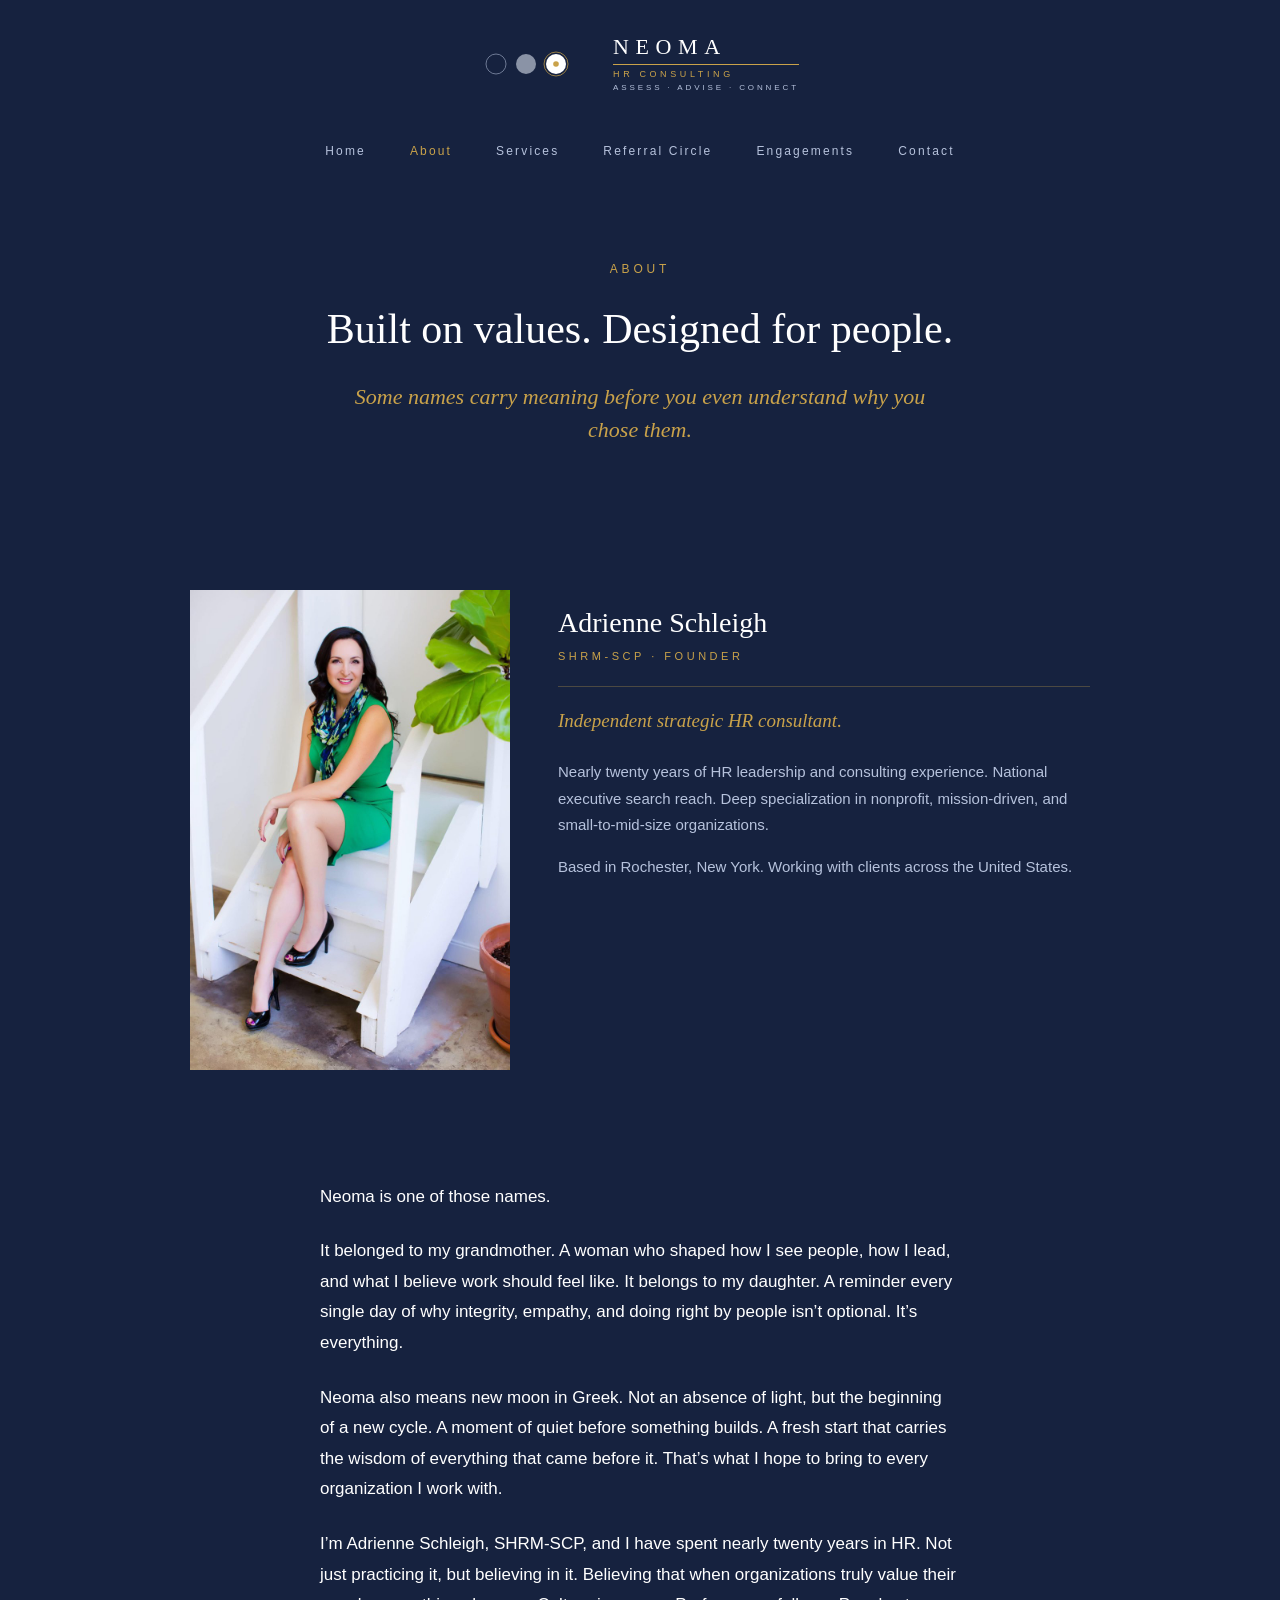
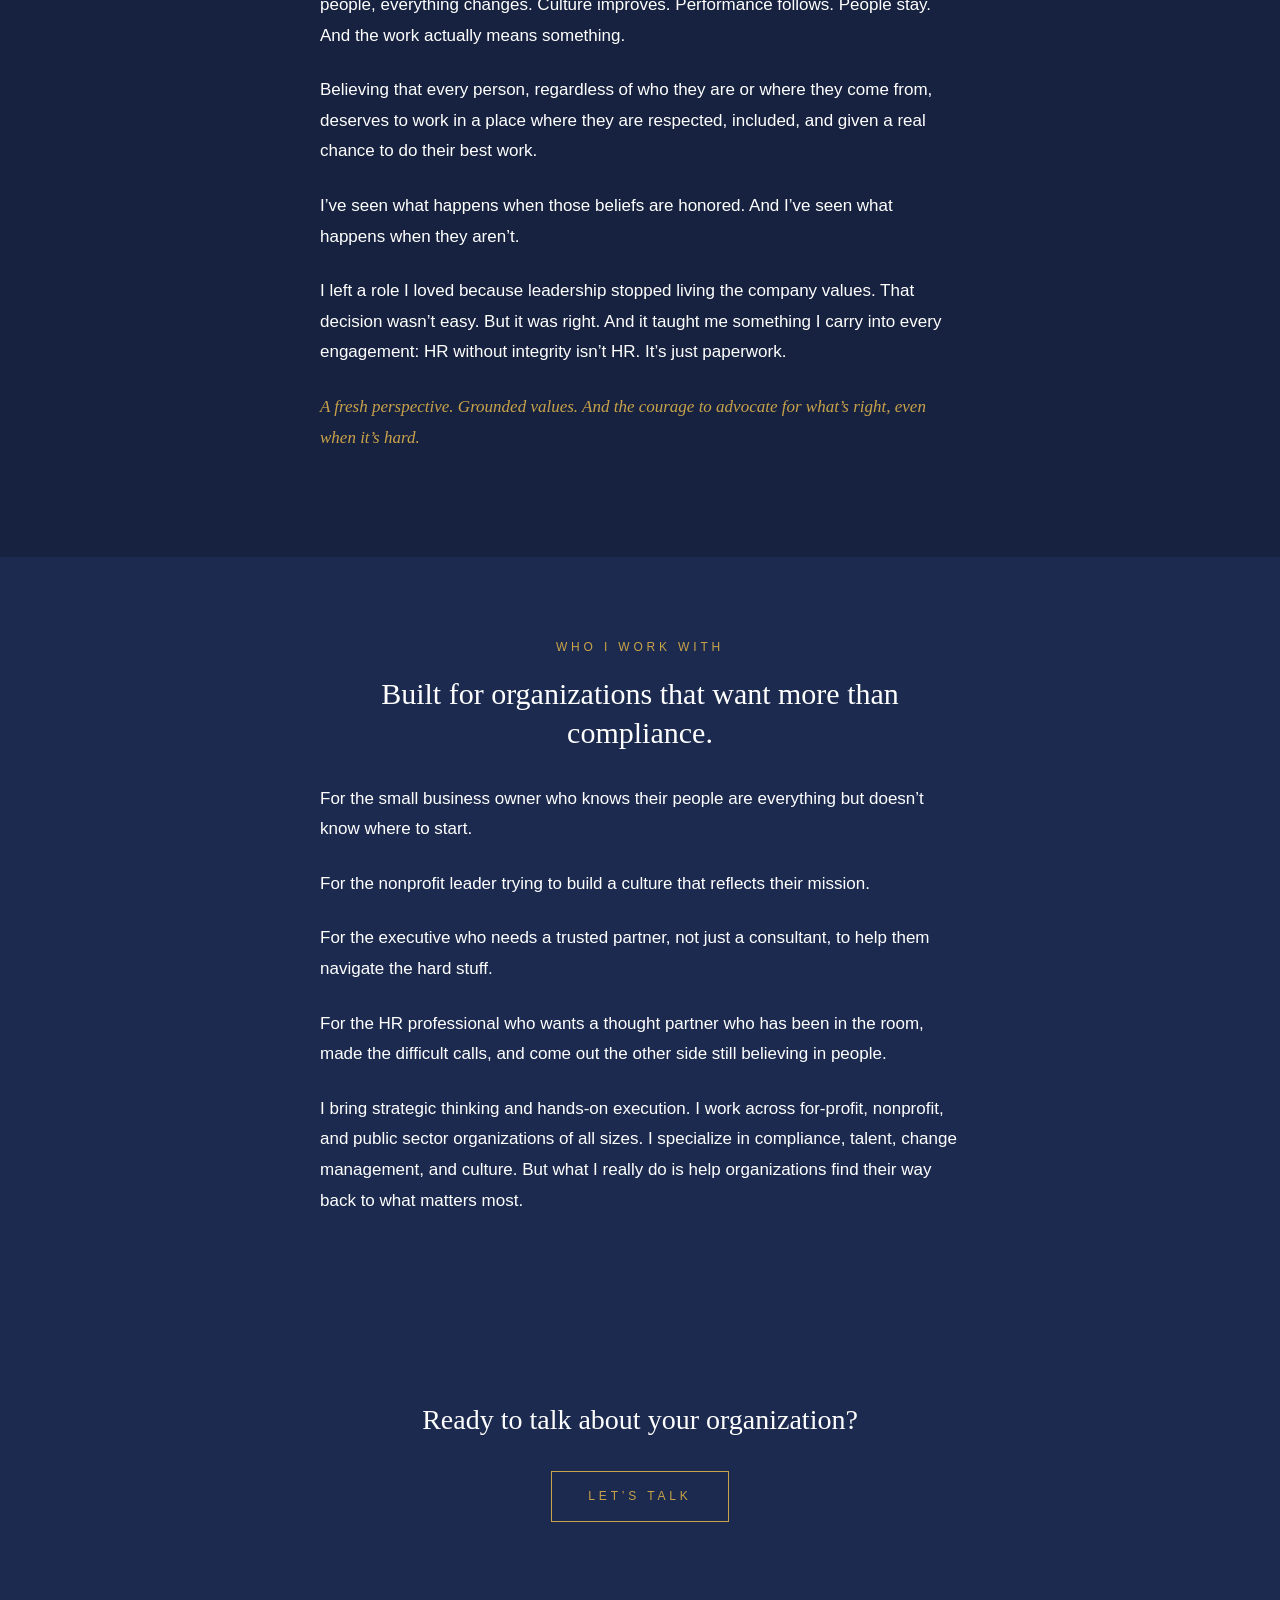
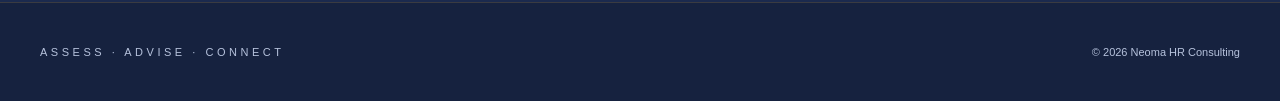
==== about.html @ 272a8923 "Add files via upload" ====
<!DOCTYPE html>
<html lang="en">
<head>
  <meta charset="UTF-8">
  <meta name="viewport" content="width=device-width, initial-scale=1.0">
  <title>About Adrienne Schleigh, SHRM-SCP · Neoma HR Consulting</title>
  <meta name="description" content="Adrienne Schleigh, SHRM-SCP, founded Neoma HR Consulting after nearly twenty years of HR leadership. Built on values. Designed for people. Based in Rochester, NY.">
  <meta name="author" content="Adrienne Schleigh, Neoma HR Consulting">
  
  <!-- Open Graph (Facebook, LinkedIn, iMessage) -->
  <meta property="og:type" content="website">
  <meta property="og:url" content="https://neomahr.com/about.html">
  <meta property="og:title" content="About Adrienne Schleigh · Neoma HR Consulting">
  <meta property="og:description" content="Adrienne Schleigh, SHRM-SCP. Nearly twenty years of HR leadership and consulting, in service of organizations that want more than compliance.">
  <meta property="og:image" content="https://neomahr.com/assets/images/og-image.png">
  <meta property="og:site_name" content="Neoma HR Consulting">
  
  <!-- Twitter Card -->
  <meta name="twitter:card" content="summary_large_image">
  <meta name="twitter:title" content="About Adrienne Schleigh · Neoma HR Consulting">
  <meta name="twitter:description" content="Adrienne Schleigh, SHRM-SCP. Nearly twenty years of HR leadership and consulting, in service of organizations that want more than compliance.">
  <meta name="twitter:image" content="https://neomahr.com/assets/images/og-image.png">
  
  <!-- Favicons -->
  <link rel="icon" type="image/svg+xml" href="assets/images/favicon.svg">
  <link rel="icon" type="image/png" sizes="32x32" href="assets/images/favicon-32.png">
  <link rel="apple-touch-icon" sizes="180x180" href="assets/images/favicon-180.png">
  
  <!-- Canonical URL -->
  <link rel="canonical" href="https://neomahr.com/about.html">
  
  <link rel="stylesheet" href="assets/styles.css">
  
  <script type="application/ld+json">
{
  "@context": "https://schema.org",
  "@type": "Person",
  "name": "Adrienne Schleigh",
  "honorificSuffix": "SHRM-SCP",
  "jobTitle": "Founder and Principal Consultant",
  "worksFor": {
    "@type": "ProfessionalService",
    "name": "Neoma HR Consulting",
    "url": "https://neomahr.com/"
  },
  "url": "https://neomahr.com/about.html",
  "image": "https://neomahr.com/assets/images/adrienne-portrait.jpg",
  "sameAs": "https://www.linkedin.com/in/adrienne-schleigh-shrm-scp/",
  "address": {
    "@type": "PostalAddress",
    "addressLocality": "Rochester",
    "addressRegion": "NY",
    "addressCountry": "US"
  },
  "knowsAbout": [
    "Strategic HR Advisory",
    "HR Executive Search",
    "Nonprofit HR",
    "Change Management",
    "Compliance",
    "Organizational Culture"
  ]
}
</script>
</head>
<body>

<a href="#main-content" class="skip-link">Skip to content</a>


<header class="site-header">
  <a href="index.html" class="logo-lockup">
    <svg width="106" height="30" viewBox="0 0 106 30" xmlns="http://www.w3.org/2000/svg" aria-label="Neoma logo">
      <circle cx="15" cy="15" r="10" fill="none" stroke="#6E7A95" stroke-width="1"/>
      <circle cx="45" cy="15" r="10" fill="#8A93A6"/>
      <circle cx="75" cy="15" r="12" fill="none" stroke="#C9A24A" stroke-width="0.7"/>
      <circle cx="75" cy="15" r="10" fill="#FFFFFF"/>
      <circle cx="75" cy="15" r="2.8" fill="#C9A24A"/>
    </svg>
    <div class="wordmark">
      <div class="name">NEOMA</div>
      <div class="rule"></div>
      <div class="descriptor">HR CONSULTING</div>
      <div class="tagline">ASSESS &middot; ADVISE &middot; CONNECT</div>
    </div>
  </a>
</header>

<nav class="site-nav">
  <div class="nav-items">
    <a href="index.html">Home</a>
    <a href="about.html" class="active">About</a>
    <a href="services.html">Services</a>
    <a href="referral-circle.html">Referral Circle</a>
    <a href="engagements.html">Engagements</a>
    <a href="contact.html">Contact</a>
  </div>
</nav>

<main id="main-content">

<div class="page-header">
  <p class="eyebrow">About</p>
  <h1>Built on values. Designed for people.</h1>
  <p class="subtitle">Some names carry meaning before you even understand why you chose them.</p>
</div>

<div class="portrait-section">
  <div class="portrait-grid">
    <div class="portrait-frame">
      <img src="assets/images/adrienne-portrait.jpg" alt="Adrienne Schleigh, SHRM-SCP, founder of Neoma HR Consulting and independent strategic HR consultant based in Rochester, NY" class="portrait">
    </div>
    <div class="portrait-text">
      <p class="name">Adrienne Schleigh</p>
      <p class="credentials">SHRM-SCP &middot; Founder</p>
      <p class="role">Independent strategic HR consultant.</p>
      <p class="intro">Nearly twenty years of HR leadership and consulting experience. National executive search reach. Deep specialization in nonprofit, mission-driven, and small-to-mid-size organizations.</p>
      <p class="intro">Based in Rochester, New York. Working with clients across the United States.</p>
    </div>
  </div>
</div>

<section class="section">
  <div class="section-narrow">
    <div class="prose">
      <p>Neoma is one of those names.</p>
      <p>It belonged to my grandmother. A woman who shaped how I see people, how I lead, and what I believe work should feel like. It belongs to my daughter. A reminder every single day of why integrity, empathy, and doing right by people isn&rsquo;t optional. It&rsquo;s everything.</p>
      <p>Neoma also means new moon in Greek. Not an absence of light, but the beginning of a new cycle. A moment of quiet before something builds. A fresh start that carries the wisdom of everything that came before it. That&rsquo;s what I hope to bring to every organization I work with.</p>
      <p>I&rsquo;m Adrienne Schleigh, SHRM-SCP, and I have spent nearly twenty years in HR. Not just practicing it, but believing in it. Believing that when organizations truly value their people, everything changes. Culture improves. Performance follows. People stay. And the work actually means something.</p>
      <p>Believing that every person, regardless of who they are or where they come from, deserves to work in a place where they are respected, included, and given a real chance to do their best work.</p>
      <p>I&rsquo;ve seen what happens when those beliefs are honored. And I&rsquo;ve seen what happens when they aren&rsquo;t.</p>
      <p>I left a role I loved because leadership stopped living the company values. That decision wasn&rsquo;t easy. But it was right. And it taught me something I carry into every engagement: HR without integrity isn&rsquo;t HR. It&rsquo;s just paperwork.</p>
      <p class="italic-gold">A fresh perspective. Grounded values. And the courage to advocate for what&rsquo;s right, even when it&rsquo;s hard.</p>
    </div>
  </div>
</section>

<section class="section section-light">
  <div class="section-narrow">
    <p class="eyebrow">Who I Work With</p>
    <h2 style="margin-bottom: 2rem;">Built for organizations that want more than compliance.</h2>
    <div class="prose">
      <p>For the small business owner who knows their people are everything but doesn&rsquo;t know where to start.</p>
      <p>For the nonprofit leader trying to build a culture that reflects their mission.</p>
      <p>For the executive who needs a trusted partner, not just a consultant, to help them navigate the hard stuff.</p>
      <p>For the HR professional who wants a thought partner who has been in the room, made the difficult calls, and come out the other side still believing in people.</p>
      <p>I bring strategic thinking and hands-on execution. I work across for-profit, nonprofit, and public sector organizations of all sizes. I specialize in compliance, talent, change management, and culture. But what I really do is help organizations find their way back to what matters most.</p>
    </div>
  </div>
</section>

<section class="cta-section">
  <h2>Ready to talk about your organization?</h2>
  <a href="contact.html" class="btn">Let&rsquo;s Talk</a>
</section>

</main>

<footer class="site-footer">
  <div class="tagline-footer">ASSESS &middot; ADVISE &middot; CONNECT</div>
  <div class="copyright">&copy; <span id="current-year">2026</span> Neoma HR Consulting</div>
</footer>

<script>document.getElementById('current-year').textContent = new Date().getFullYear();</script>

</body>
</html>
---- assets/styles.css ----
/* ==========================================================================
   NEOMA HR CONSULTING
   Shared stylesheet
   ========================================================================== */

/* ---------- Skip to content (accessibility) ---------- */
.skip-link {
  position: absolute;
  top: -100px;
  left: 0;
  background: var(--gold);
  color: var(--navy);
  padding: 12px 20px;
  font-size: 12px;
  font-weight: 500;
  letter-spacing: 0.20em;
  text-transform: uppercase;
  text-decoration: none;
  z-index: 1000;
  transition: top 0.2s ease;
}
.skip-link:focus {
  top: 0;
  outline: 2px solid var(--moon-light);
  outline-offset: 2px;
}

/* ---------- Reset and base ---------- */
*, *::before, *::after { box-sizing: border-box; }
html, body { margin: 0; padding: 0; }
body {
  background: #16223F;
  color: #FFFFFF;
  font-family: -apple-system, BlinkMacSystemFont, "Segoe UI", Helvetica, Arial, sans-serif;
  font-size: 16px;
  line-height: 1.7;
  -webkit-font-smoothing: antialiased;
  -moz-osx-font-smoothing: grayscale;
}
img { max-width: 100%; display: block; }
a { color: inherit; text-decoration: none; }
a:focus-visible,
button:focus-visible {
  outline: 2px solid var(--gold);
  outline-offset: 3px;
  border-radius: 1px;
}
input:focus-visible,
textarea:focus-visible {
  outline: none; /* handled by .contact-form input:focus border-color */
}

/* ---------- Brand variables ---------- */
:root {
  --navy: #16223F;
  --navy-light: #1B2A4E;
  --gold: #C9A24A;
  --moon-light: #B6C2DC;
  --stone: #8A93A6;
  --stone-dark: #6E7A95;
  --serif: Georgia, "Times New Roman", serif;
  --sans: -apple-system, BlinkMacSystemFont, "Segoe UI", Helvetica, Arial, sans-serif;
}

/* ---------- Header ---------- */
.site-header {
  padding: 2.25rem 2.5rem 1.75rem;
  text-align: center;
}
.logo-lockup {
  display: inline-flex;
  align-items: center;
  gap: 26px;
}
.logo-lockup .wordmark {
  text-align: left;
}
.logo-lockup .wordmark .name {
  font-family: var(--serif);
  font-size: 22px;
  letter-spacing: 0.30em;
  color: #FFFFFF;
  line-height: 1;
}
.logo-lockup .wordmark .rule {
  height: 0.5px;
  background: var(--gold);
  margin: 6px 0 5px;
}
.logo-lockup .wordmark .descriptor {
  font-size: 9px;
  letter-spacing: 0.40em;
  color: var(--gold);
  line-height: 1;
}
.logo-lockup .wordmark .tagline {
  font-size: 8px;
  letter-spacing: 0.36em;
  color: var(--moon-light);
  margin-top: 5px;
  line-height: 1;
}

.site-nav {
  padding: 1rem 2.5rem 2rem;
  text-align: center;
}
.site-nav .nav-items {
  display: inline-flex;
  gap: 44px;
  font-size: 12px;
  letter-spacing: 0.18em;
}
.site-nav a {
  color: var(--moon-light);
  transition: color 0.2s ease;
}
.site-nav a:hover {
  color: var(--gold);
}
.site-nav a.active {
  color: var(--gold);
}

/* ---------- Sections ---------- */
.section {
  padding: 5rem 2.5rem;
}
.section-light {
  background: var(--navy-light);
}
.section-narrow {
  max-width: 640px;
  margin: 0 auto;
}
.section-medium {
  max-width: 800px;
  margin: 0 auto;
}

/* ---------- Hero ---------- */
.hero {
  padding: 4rem 2.5rem 6rem;
  text-align: center;
}
.hero .moon-row {
  display: flex;
  justify-content: center;
  align-items: center;
  gap: 36px;
  margin-bottom: 3rem;
}
.hero h1 {
  font-family: var(--serif);
  font-size: 44px;
  font-weight: 400;
  line-height: 1.25;
  margin: 0 0 1.5rem;
  color: #FFFFFF;
  letter-spacing: 0.01em;
}
.hero .question {
  font-family: var(--serif);
  font-size: 28px;
  font-style: italic;
  font-weight: 400;
  color: var(--gold);
  margin: 0 0 2.5rem;
}
.hero .invitation {
  font-size: 16px;
  color: var(--moon-light);
  margin: 0 auto 3rem;
  max-width: 480px;
  line-height: 1.7;
}

/* ---------- Page header for non-home pages ---------- */
.page-header {
  padding: 4rem 2.5rem 5rem;
  text-align: center;
}
.page-header .eyebrow {
  font-size: 12px;
  letter-spacing: 0.32em;
  color: var(--gold);
  text-transform: uppercase;
  margin: 0 0 1.5rem;
}
.page-header h1 {
  font-family: var(--serif);
  font-size: 42px;
  font-weight: 400;
  line-height: 1.25;
  margin: 0 0 1.5rem;
  color: #FFFFFF;
}
.page-header .subtitle {
  font-family: var(--serif);
  font-style: italic;
  font-size: 22px;
  color: var(--gold);
  margin: 0 auto;
  max-width: 600px;
  line-height: 1.5;
}

/* ---------- Eyebrow + heading ---------- */
.eyebrow {
  font-size: 12px;
  letter-spacing: 0.32em;
  color: var(--gold);
  text-transform: uppercase;
  margin: 0 0 1rem;
  text-align: center;
}
.section h2 {
  font-family: var(--serif);
  font-size: 30px;
  font-weight: 400;
  text-align: center;
  margin: 0 0 3rem;
  color: #FFFFFF;
  line-height: 1.3;
}

/* ---------- Body prose ---------- */
.prose p {
  font-size: 17px;
  line-height: 1.8;
  color: #FFFFFF;
  margin: 0 0 1.5rem;
}
.prose p.italic-gold {
  font-family: var(--serif);
  font-style: italic;
  color: var(--gold);
}
.prose h2 {
  font-family: var(--serif);
  font-size: 26px;
  font-weight: 400;
  color: #FFFFFF;
  margin: 3rem 0 1rem;
  text-align: left;
}
.prose h3 {
  font-family: var(--serif);
  font-size: 20px;
  font-weight: 400;
  color: #FFFFFF;
  margin: 2.5rem 0 0.75rem;
}
.prose ul {
  list-style: none;
  padding: 0;
  margin: 0 0 2rem;
}
.prose ul li {
  font-size: 16px;
  line-height: 1.75;
  color: var(--moon-light);
  padding: 0.5rem 0 0.5rem 1.5rem;
  position: relative;
  border-bottom: 0.5px solid rgba(201, 162, 74, 0.15);
}
.prose ul li:last-child {
  border-bottom: none;
}
.prose ul li::before {
  content: "·";
  color: var(--gold);
  position: absolute;
  left: 0.5rem;
  font-weight: 700;
}

/* ---------- Pillar cards ---------- */
.pillars {
  display: grid;
  grid-template-columns: 1fr;
  gap: 2.5rem;
}
.pillar {
  border-left: 0.5px solid var(--gold);
  padding-left: 1.75rem;
}
.pillar h3 {
  font-family: var(--serif);
  font-size: 22px;
  font-weight: 400;
  color: #FFFFFF;
  margin: 0 0 0.75rem;
}
.pillar .label {
  font-size: 11px;
  letter-spacing: 0.28em;
  color: var(--gold);
  text-transform: uppercase;
  margin: 0 0 1rem;
}
.pillar p {
  font-size: 15px;
  line-height: 1.75;
  color: var(--moon-light);
  margin: 0 0 1rem;
}

/* ---------- Buttons ---------- */
.btn {
  display: inline-block;
  padding: 14px 36px;
  border: 0.5px solid var(--gold);
  color: var(--gold);
  text-decoration: none;
  font-size: 12px;
  letter-spacing: 0.32em;
  text-transform: uppercase;
  transition: background 0.2s ease, color 0.2s ease;
  cursor: pointer;
}
.btn:hover {
  background: var(--gold);
  color: var(--navy);
}

/* ---------- Closing CTA ---------- */
.cta-section {
  background: var(--navy-light);
  padding: 5rem 2.5rem;
  text-align: center;
}
.cta-section h2 {
  font-family: var(--serif);
  font-size: 28px;
  font-weight: 400;
  color: #FFFFFF;
  margin: 0 auto 2rem;
  line-height: 1.4;
  max-width: 560px;
}

/* ---------- Footer ---------- */
.site-footer {
  padding: 2.5rem;
  border-top: 0.5px solid rgba(201, 162, 74, 0.2);
  display: flex;
  justify-content: space-between;
  align-items: center;
  flex-wrap: wrap;
  gap: 1rem;
}
.site-footer .tagline-footer {
  font-size: 11px;
  letter-spacing: 0.32em;
  color: var(--moon-light);
}
.site-footer .copyright {
  font-size: 11px;
  color: var(--moon-light);
}

/* ---------- Contact form ---------- */
.contact-form {
  max-width: 560px;
  margin: 0 auto;
}
.contact-form label {
  display: block;
  font-size: 11px;
  letter-spacing: 0.24em;
  color: var(--gold);
  text-transform: uppercase;
  margin: 1.5rem 0 0.5rem;
}
.contact-form input,
.contact-form textarea {
  width: 100%;
  background: transparent;
  border: 0.5px solid rgba(182, 194, 220, 0.3);
  color: #FFFFFF;
  padding: 12px 16px;
  font-family: var(--sans);
  font-size: 15px;
  line-height: 1.6;
  transition: border-color 0.2s ease;
}
.contact-form input:focus,
.contact-form textarea:focus {
  outline: none;
  border-color: var(--gold);
}
.contact-form textarea {
  min-height: 140px;
  resize: vertical;
}
.contact-form .submit-row {
  margin-top: 2.5rem;
  text-align: center;
}

/* ---------- Contact info block ---------- */
.contact-info {
  display: grid;
  grid-template-columns: 1fr;
  gap: 1.25rem;
  max-width: 560px;
  margin: 0 auto 3rem;
}
.contact-info-row {
  display: grid;
  grid-template-columns: 100px 1fr;
  gap: 1.5rem;
  align-items: baseline;
  padding-bottom: 1rem;
  border-bottom: 0.5px solid rgba(201, 162, 74, 0.15);
}
.contact-info-row:last-child {
  border-bottom: none;
}
.contact-info-row .label {
  font-size: 11px;
  letter-spacing: 0.28em;
  color: var(--gold);
  text-transform: uppercase;
}
.contact-info-row .value {
  font-size: 16px;
  color: #FFFFFF;
}

/* ---------- Speaking engagements ---------- */
.engagement {
  padding: 1.5rem 0;
  border-bottom: 0.5px solid rgba(201, 162, 74, 0.15);
}
.engagement:last-child {
  border-bottom: none;
}
.engagement h3 {
  font-family: var(--serif);
  font-size: 20px;
  font-weight: 400;
  color: #FFFFFF;
  margin: 0 0 0.5rem;
}
.engagement p {
  font-size: 15px;
  color: var(--moon-light);
  margin: 0 0 0.75rem;
  line-height: 1.7;
}
.engagement .talk-title {
  font-family: var(--serif);
  font-style: italic;
  font-size: 16px;
  color: var(--gold);
  margin: 0 0 0.75rem;
}
.engagement .external-link {
  display: inline-block;
  font-size: 12px;
  letter-spacing: 0.20em;
  color: var(--gold);
  text-transform: uppercase;
  border-bottom: 0.5px solid rgba(201, 162, 74, 0.4);
  padding-bottom: 2px;
  margin-top: 0.25rem;
  transition: border-color 0.2s ease;
}
.engagement .external-link:hover {
  border-bottom-color: var(--gold);
}
.engagement .external-link::after {
  content: " →";
  letter-spacing: normal;
}

/* ---------- Connect links (LinkedIn etc.) ---------- */
.connect-block {
  text-align: center;
  margin-top: 2rem;
}
.connect-block .connect-prompt {
  font-size: 12px;
  letter-spacing: 0.32em;
  color: var(--gold);
  text-transform: uppercase;
  margin: 0 0 1rem;
}
.connect-block .connect-link {
  display: inline-block;
  font-family: var(--serif);
  font-size: 18px;
  color: #FFFFFF;
  border-bottom: 0.5px solid var(--gold);
  padding-bottom: 4px;
  transition: color 0.2s ease;
}
.connect-block .connect-link:hover {
  color: var(--gold);
}

/* ---------- Portrait, editorial layout ---------- */
.portrait-section {
  padding: 4rem 2.5rem 2rem;
}
.portrait-grid {
  max-width: 900px;
  margin: 0 auto;
  display: grid;
  grid-template-columns: 320px 1fr;
  gap: 3rem;
  align-items: start;
}
.portrait-frame {
  position: relative;
}
.portrait {
  width: 100%;
  height: auto;
  display: block;
}
.portrait-text {
  padding-top: 1rem;
}
.portrait-text .name {
  font-family: var(--serif);
  font-size: 28px;
  color: #FFFFFF;
  margin: 0 0 0.5rem;
  line-height: 1.2;
}
.portrait-text .credentials {
  font-size: 11px;
  letter-spacing: 0.32em;
  color: var(--gold);
  text-transform: uppercase;
  margin: 0 0 1.25rem;
  padding-bottom: 1.25rem;
  border-bottom: 0.5px solid rgba(201, 162, 74, 0.3);
}
.portrait-text .role {
  font-family: var(--serif);
  font-style: italic;
  font-size: 19px;
  color: var(--gold);
  margin: 0 0 1.5rem;
  line-height: 1.5;
}
.portrait-text p.intro {
  font-size: 15px;
  line-height: 1.75;
  color: var(--moon-light);
  margin: 0 0 1rem;
}

/* ---------- Responsive ---------- */
@media (max-width: 720px) {
  .site-header { padding: 1.75rem 1.5rem 1.25rem; }
  .logo-lockup { gap: 18px; }
  .logo-lockup svg { width: 84px; height: 24px; }
  .logo-lockup .wordmark .name { font-size: 18px; }
  .site-nav { padding: 0.75rem 1.5rem 1.5rem; }
  .site-nav .nav-items { gap: 22px; flex-wrap: wrap; justify-content: center; }
  .hero { padding: 3rem 1.5rem 4rem; }
  .hero h1 { font-size: 30px; }
  .hero .question { font-size: 22px; }
  .hero .moon-row { gap: 24px; }
  .hero .moon-row svg { width: 32px; height: 32px; }
  .section { padding: 3.5rem 1.5rem; }
  .section h2 { font-size: 24px; }
  .page-header { padding: 2.5rem 1.5rem 3.5rem; }
  .page-header h1 { font-size: 30px; }
  .page-header .subtitle { font-size: 17px; }
  .prose p { font-size: 16px; }
  .cta-section { padding: 3.5rem 1.5rem; }
  .cta-section h2 { font-size: 22px; }
  .site-footer { padding: 2rem 1.5rem; flex-direction: column; text-align: center; }
  .contact-info-row { grid-template-columns: 1fr; gap: 0.5rem; }
  .portrait-section { padding: 2.5rem 1.5rem 1.5rem; }
  .portrait-grid { grid-template-columns: 1fr; gap: 2rem; max-width: 360px; }
  .portrait-text { padding-top: 0; text-align: center; }
  .portrait-text .name { font-size: 24px; }
  .portrait-text .credentials { border-bottom-color: rgba(201, 162, 74, 0.3); }
}
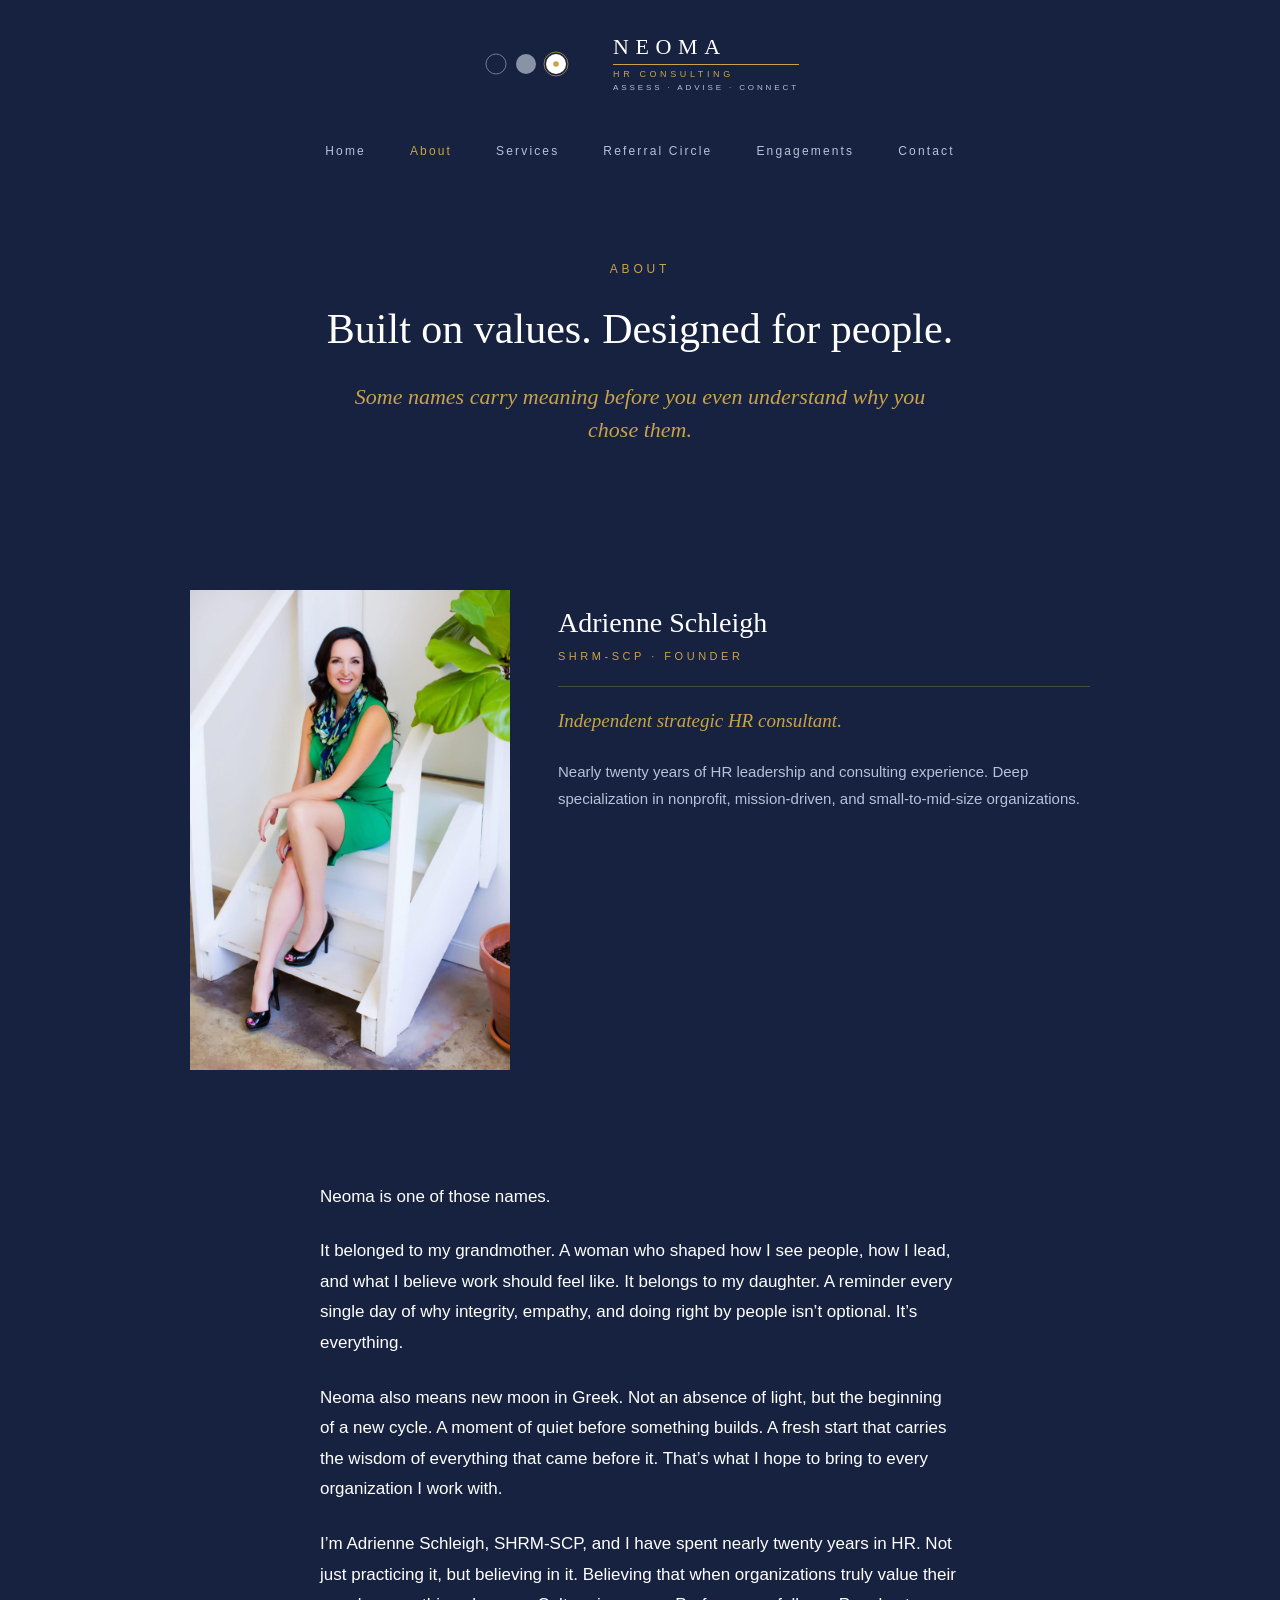
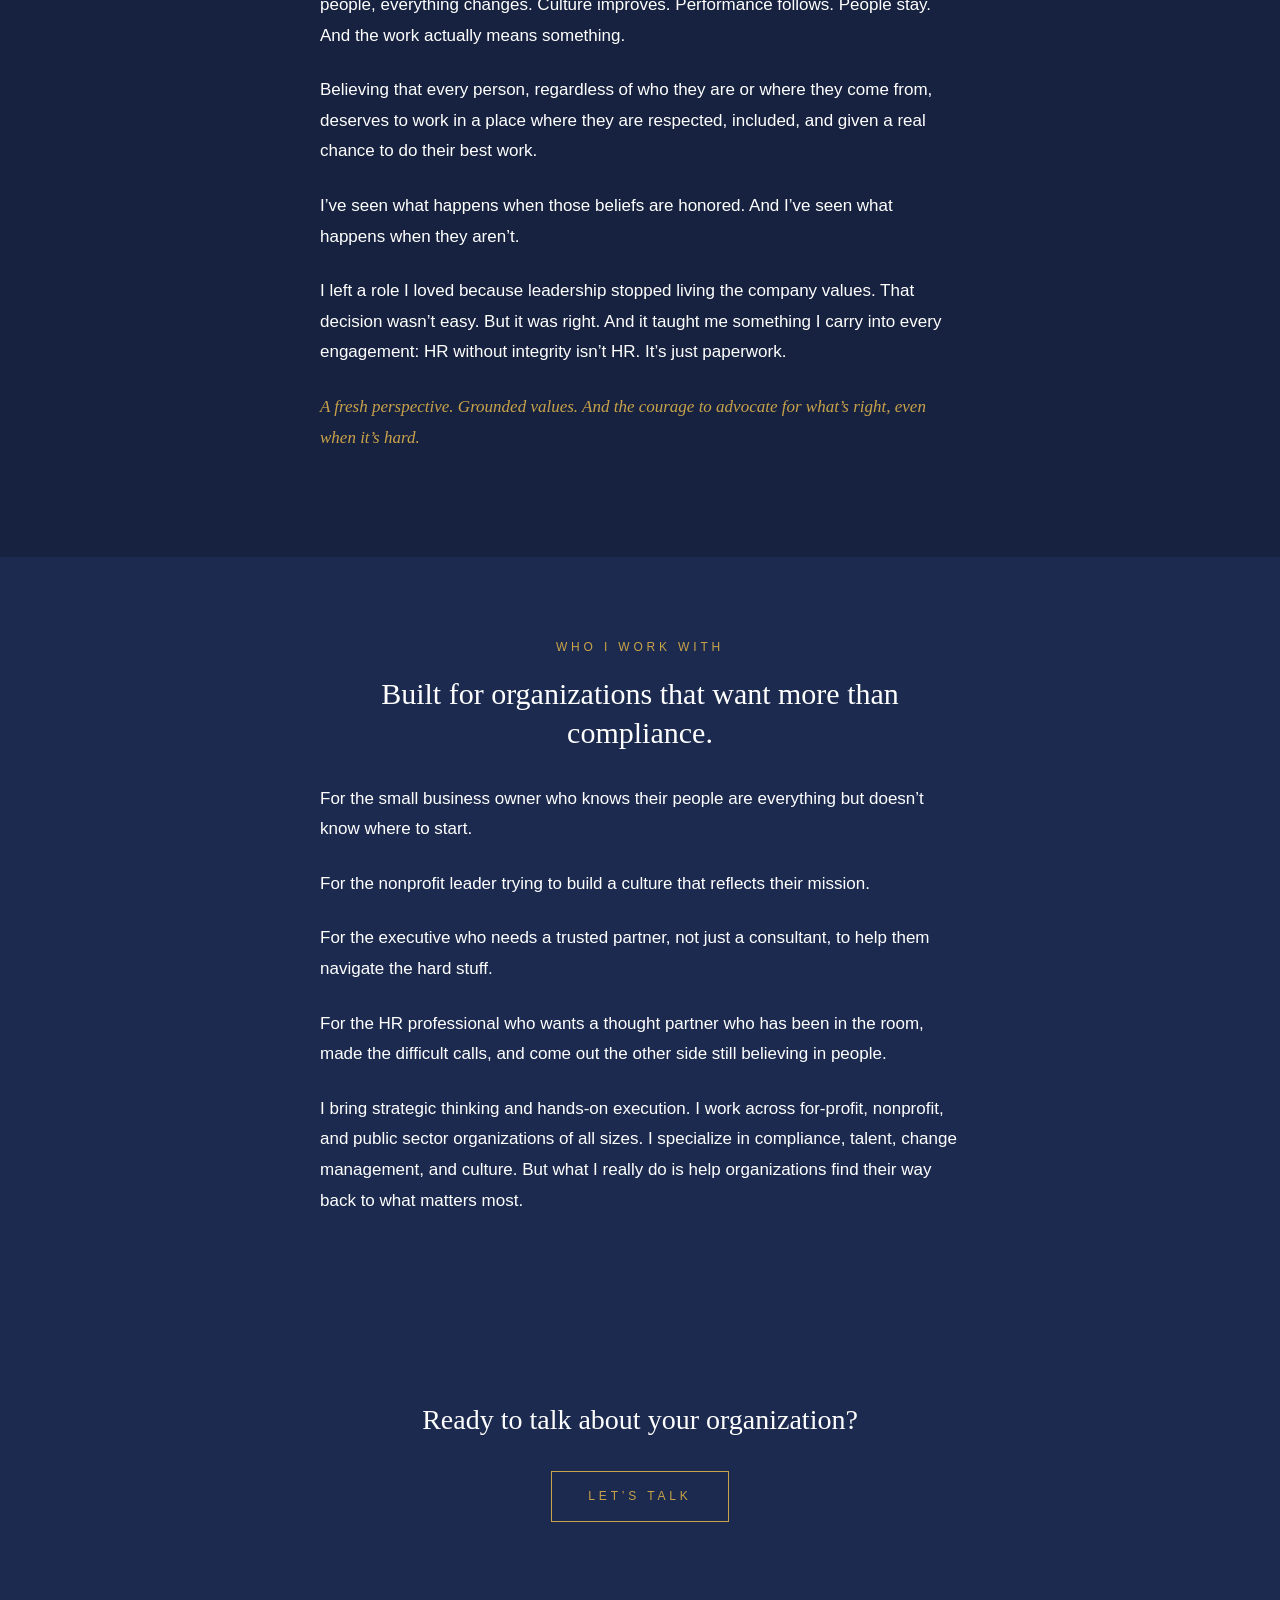
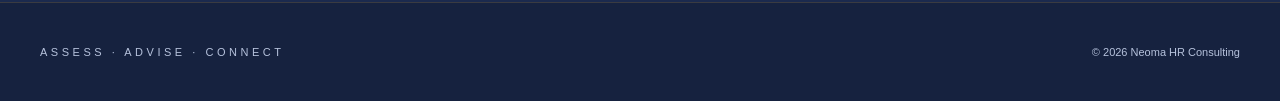
==== commit f9c55c50: "Update about.html" ====
--- a/about.html
+++ b/about.html
@@ -7,7 +7,6 @@
   <meta name="description" content="Adrienne Schleigh, SHRM-SCP, founded Neoma HR Consulting after nearly twenty years of HR leadership. Built on values. Designed for people. Based in Rochester, NY.">
   <meta name="author" content="Adrienne Schleigh, Neoma HR Consulting">
   
-  <!-- Open Graph (Facebook, LinkedIn, iMessage) -->
   <meta property="og:type" content="website">
   <meta property="og:url" content="https://neomahr.com/about.html">
   <meta property="og:title" content="About Adrienne Schleigh · Neoma HR Consulting">
@@ -15,18 +14,15 @@
   <meta property="og:image" content="https://neomahr.com/assets/images/og-image.png">
   <meta property="og:site_name" content="Neoma HR Consulting">
   
-  <!-- Twitter Card -->
   <meta name="twitter:card" content="summary_large_image">
   <meta name="twitter:title" content="About Adrienne Schleigh · Neoma HR Consulting">
   <meta name="twitter:description" content="Adrienne Schleigh, SHRM-SCP. Nearly twenty years of HR leadership and consulting, in service of organizations that want more than compliance.">
   <meta name="twitter:image" content="https://neomahr.com/assets/images/og-image.png">
   
-  <!-- Favicons -->
   <link rel="icon" type="image/svg+xml" href="assets/images/favicon.svg">
   <link rel="icon" type="image/png" sizes="32x32" href="assets/images/favicon-32.png">
   <link rel="apple-touch-icon" sizes="180x180" href="assets/images/favicon-180.png">
   
-  <!-- Canonical URL -->
   <link rel="canonical" href="https://neomahr.com/about.html">
   
   <link rel="stylesheet" href="assets/styles.css">
@@ -54,7 +50,6 @@
   },
   "knowsAbout": [
     "Strategic HR Advisory",
-    "HR Executive Search",
     "Nonprofit HR",
     "Change Management",
     "Compliance",
@@ -66,7 +61,6 @@
 <body>
 
 <a href="#main-content" class="skip-link">Skip to content</a>
-
 
 <header class="site-header">
   <a href="index.html" class="logo-lockup">
@@ -114,8 +108,7 @@
       <p class="name">Adrienne Schleigh</p>
       <p class="credentials">SHRM-SCP &middot; Founder</p>
       <p class="role">Independent strategic HR consultant.</p>
-      <p class="intro">Nearly twenty years of HR leadership and consulting experience. National executive search reach. Deep specialization in nonprofit, mission-driven, and small-to-mid-size organizations.</p>
-      <p class="intro">Based in Rochester, New York. Working with clients across the United States.</p>
+      <p class="intro">Nearly twenty years of HR leadership and consulting experience. Deep specialization in nonprofit, mission-driven, and small-to-mid-size organizations.</p>
     </div>
   </div>
 </div>
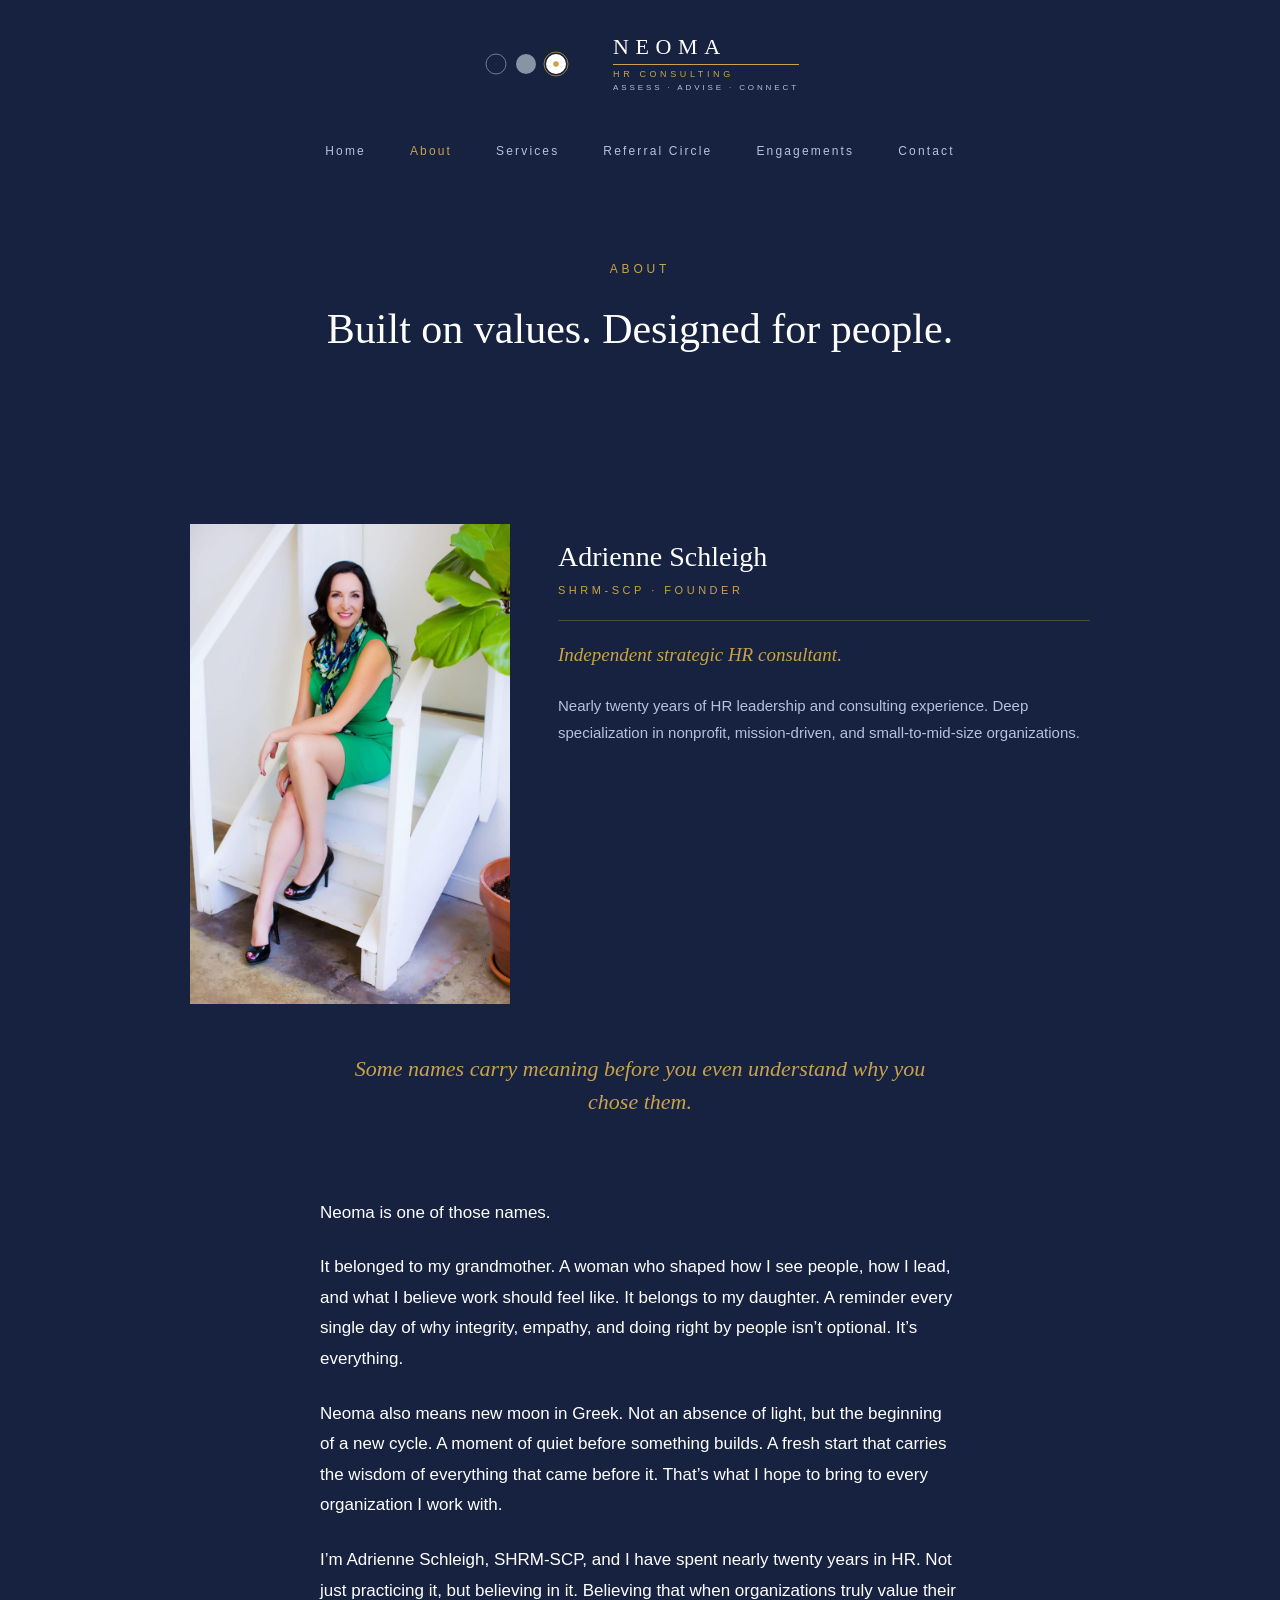
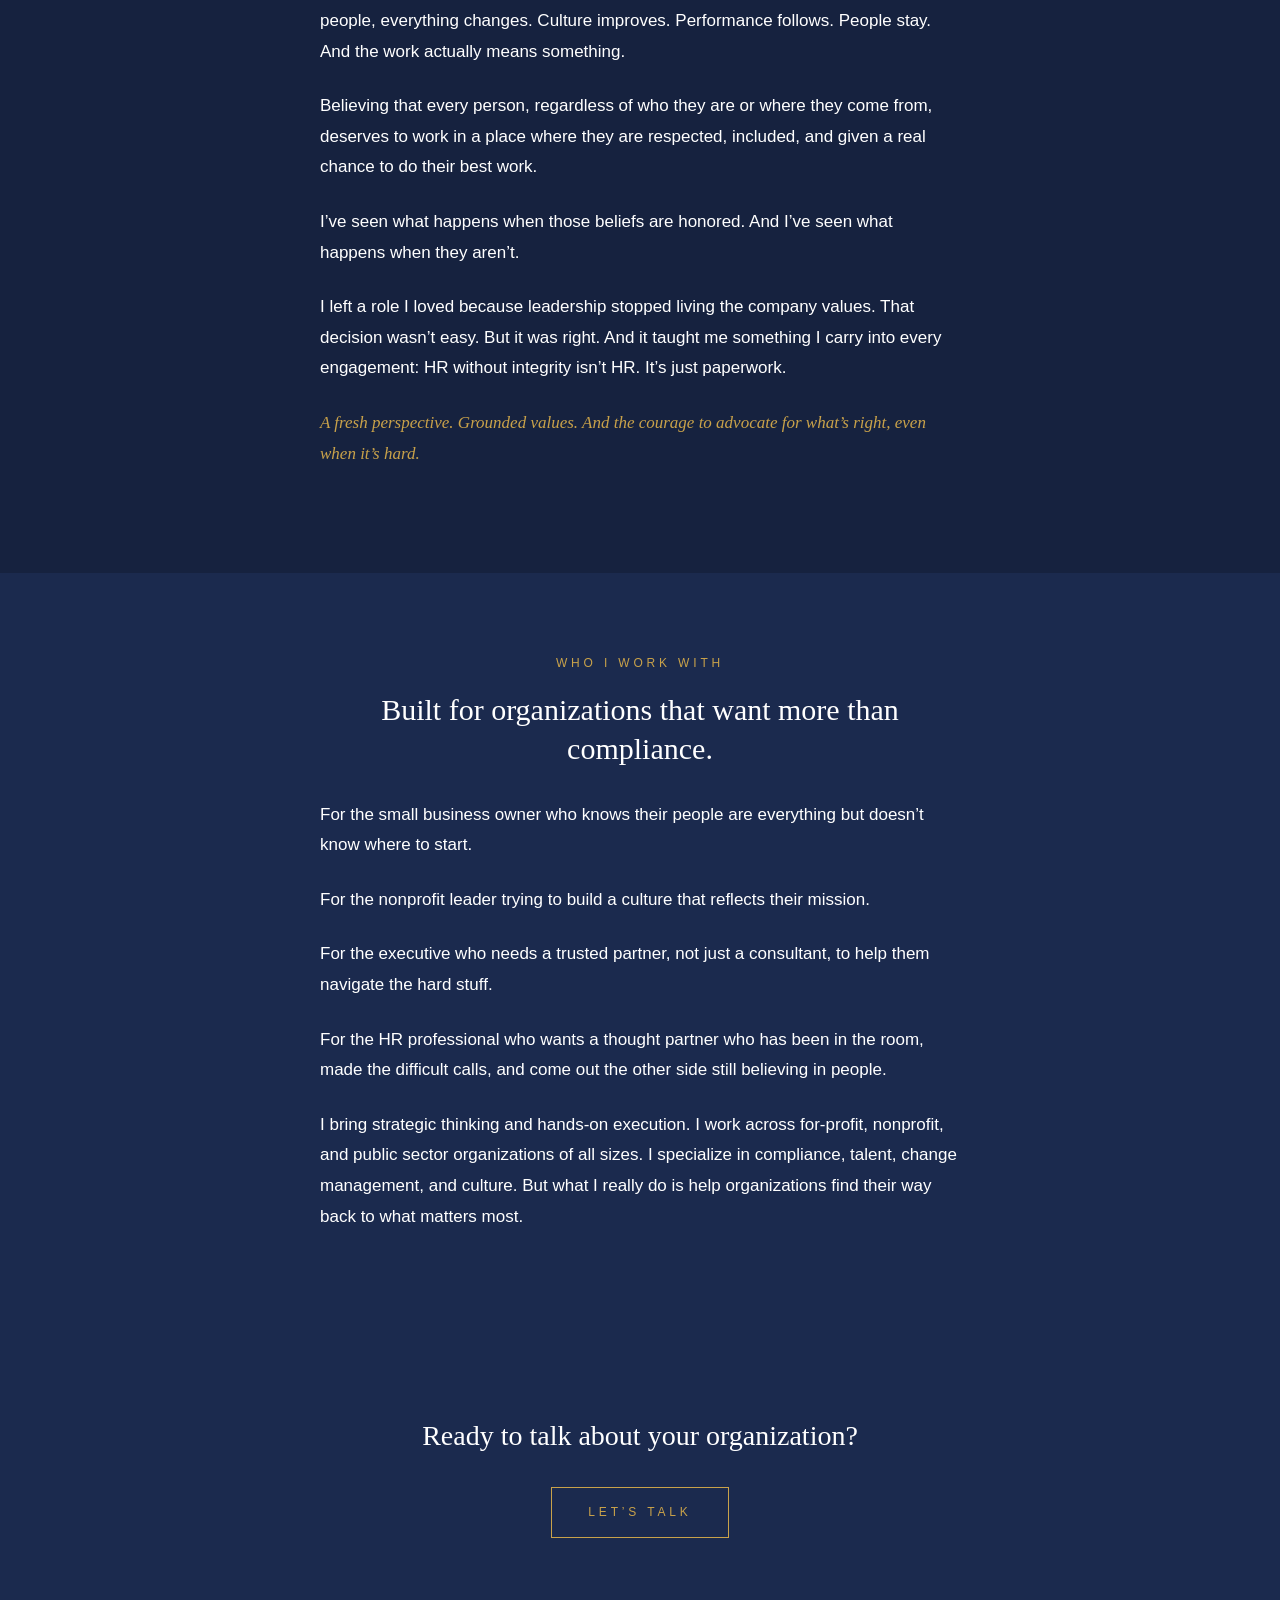
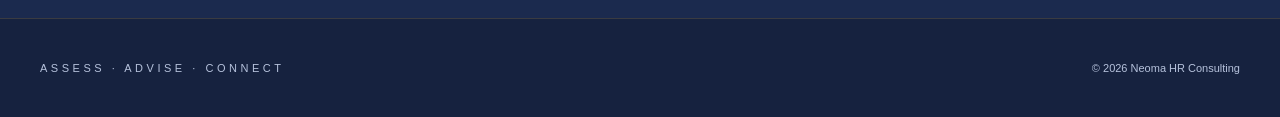
==== commit 42703086: "Update about.html" ====
--- a/about.html
+++ b/about.html
@@ -96,7 +96,6 @@
 <div class="page-header">
   <p class="eyebrow">About</p>
   <h1>Built on values. Designed for people.</h1>
-  <p class="subtitle">Some names carry meaning before you even understand why you chose them.</p>
 </div>
 
 <div class="portrait-section">
@@ -111,6 +110,10 @@
       <p class="intro">Nearly twenty years of HR leadership and consulting experience. Deep specialization in nonprofit, mission-driven, and small-to-mid-size organizations.</p>
     </div>
   </div>
+</div>
+
+<div style="text-align: center; padding: 1rem 2.5rem 0;">
+  <p style="font-family: var(--serif); font-style: italic; font-size: 22px; color: var(--gold); margin: 0 auto; max-width: 600px; line-height: 1.5;">Some names carry meaning before you even understand why you chose them.</p>
 </div>
 
 <section class="section">
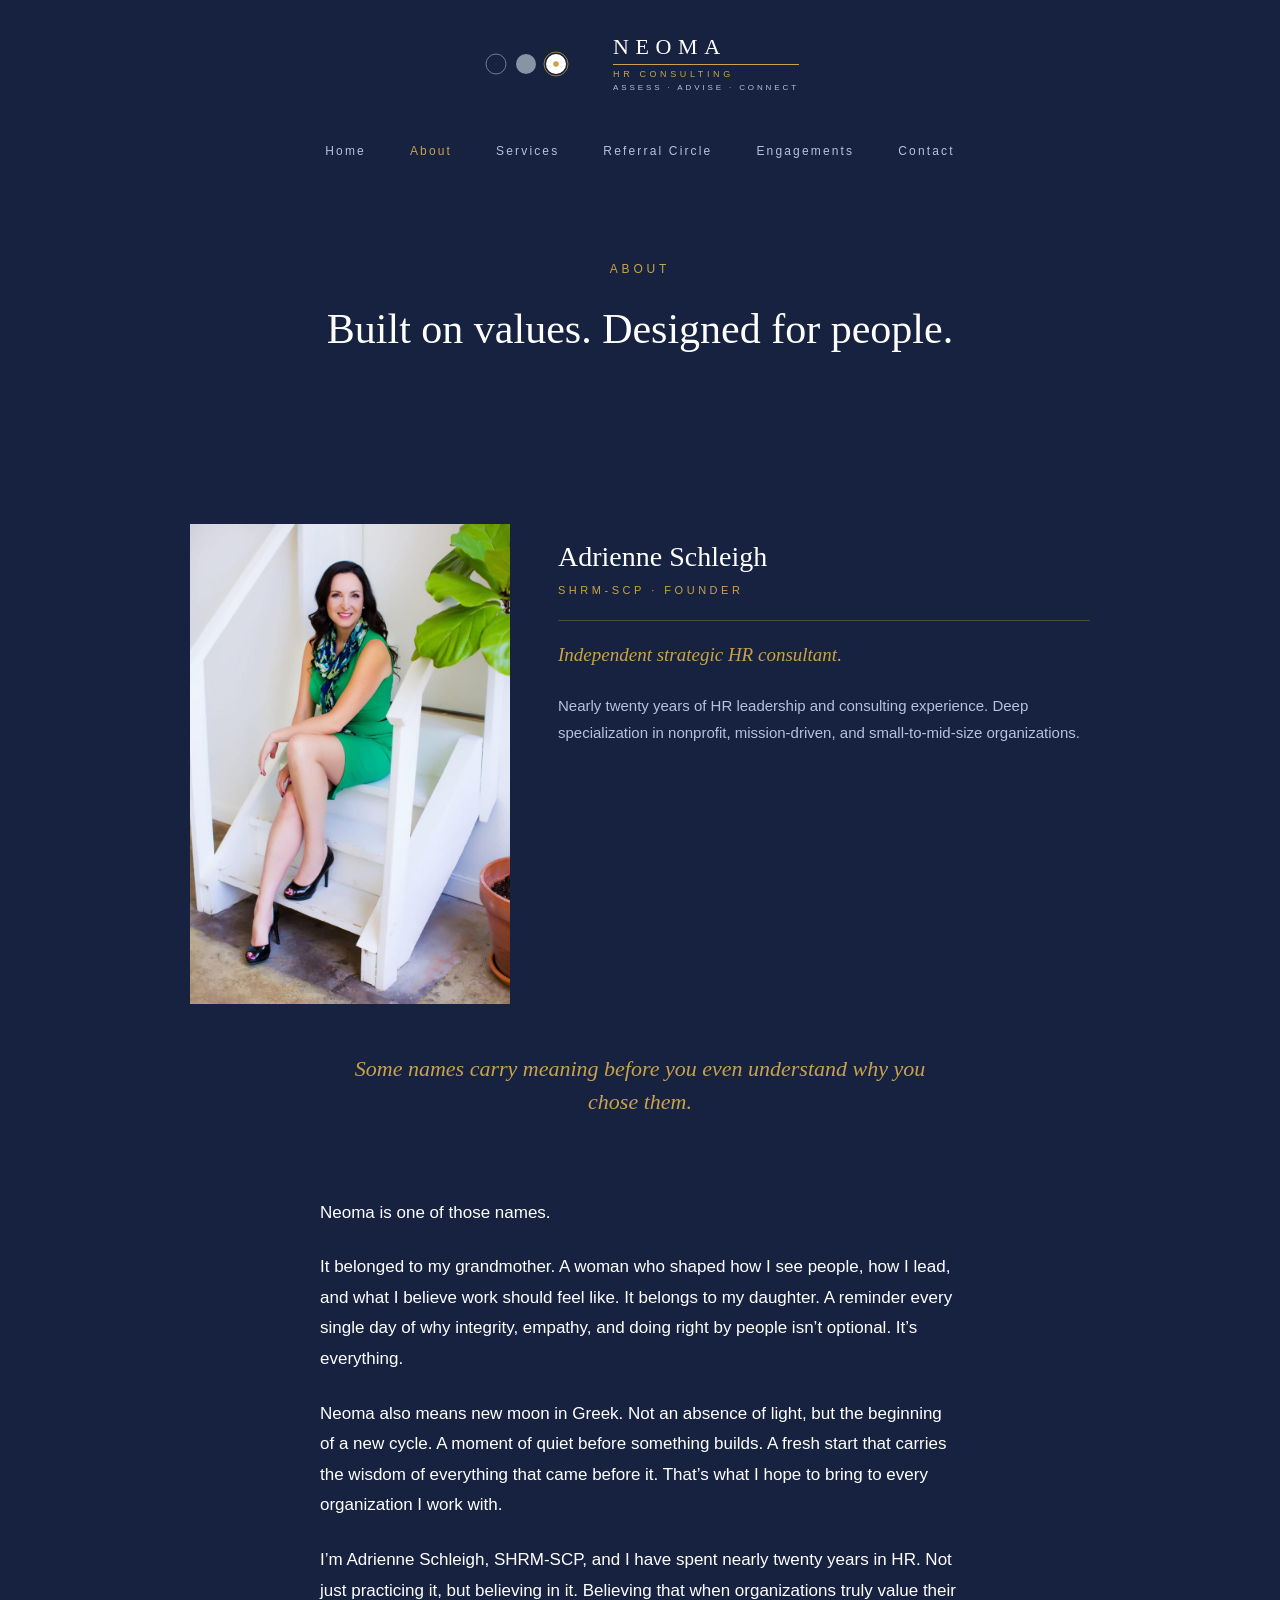
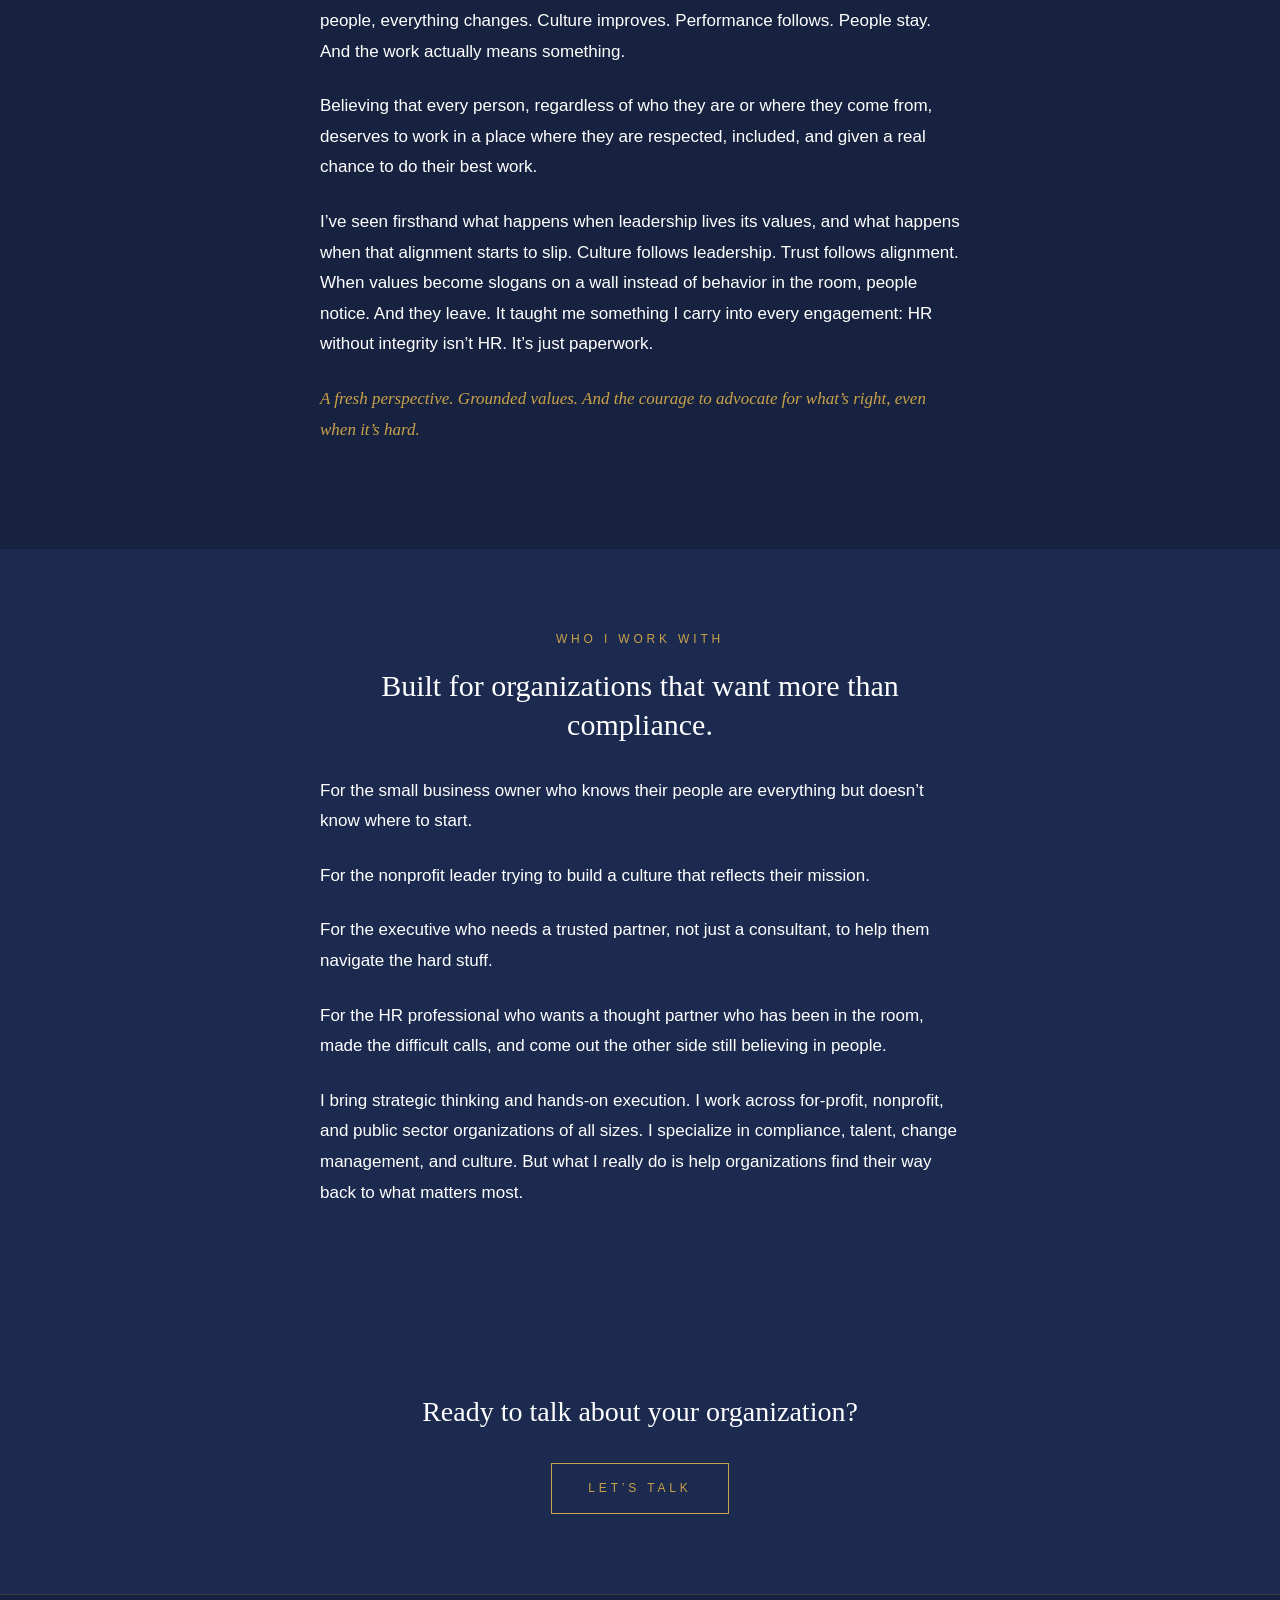
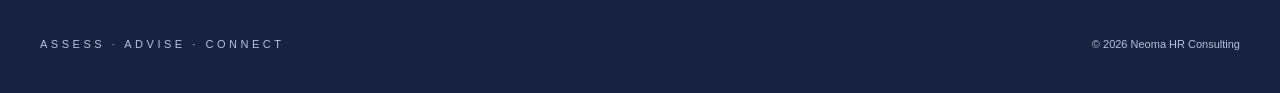
==== commit c2bb1af1: "Update about.html" ====
--- a/about.html
+++ b/about.html
@@ -124,8 +124,7 @@
       <p>Neoma also means new moon in Greek. Not an absence of light, but the beginning of a new cycle. A moment of quiet before something builds. A fresh start that carries the wisdom of everything that came before it. That&rsquo;s what I hope to bring to every organization I work with.</p>
       <p>I&rsquo;m Adrienne Schleigh, SHRM-SCP, and I have spent nearly twenty years in HR. Not just practicing it, but believing in it. Believing that when organizations truly value their people, everything changes. Culture improves. Performance follows. People stay. And the work actually means something.</p>
       <p>Believing that every person, regardless of who they are or where they come from, deserves to work in a place where they are respected, included, and given a real chance to do their best work.</p>
-      <p>I&rsquo;ve seen what happens when those beliefs are honored. And I&rsquo;ve seen what happens when they aren&rsquo;t.</p>
-      <p>I left a role I loved because leadership stopped living the company values. That decision wasn&rsquo;t easy. But it was right. And it taught me something I carry into every engagement: HR without integrity isn&rsquo;t HR. It&rsquo;s just paperwork.</p>
+      <p>I&rsquo;ve seen firsthand what happens when leadership lives its values, and what happens when that alignment starts to slip. Culture follows leadership. Trust follows alignment. When values become slogans on a wall instead of behavior in the room, people notice. And they leave. It taught me something I carry into every engagement: HR without integrity isn&rsquo;t HR. It&rsquo;s just paperwork.</p>
       <p class="italic-gold">A fresh perspective. Grounded values. And the courage to advocate for what&rsquo;s right, even when it&rsquo;s hard.</p>
     </div>
   </div>
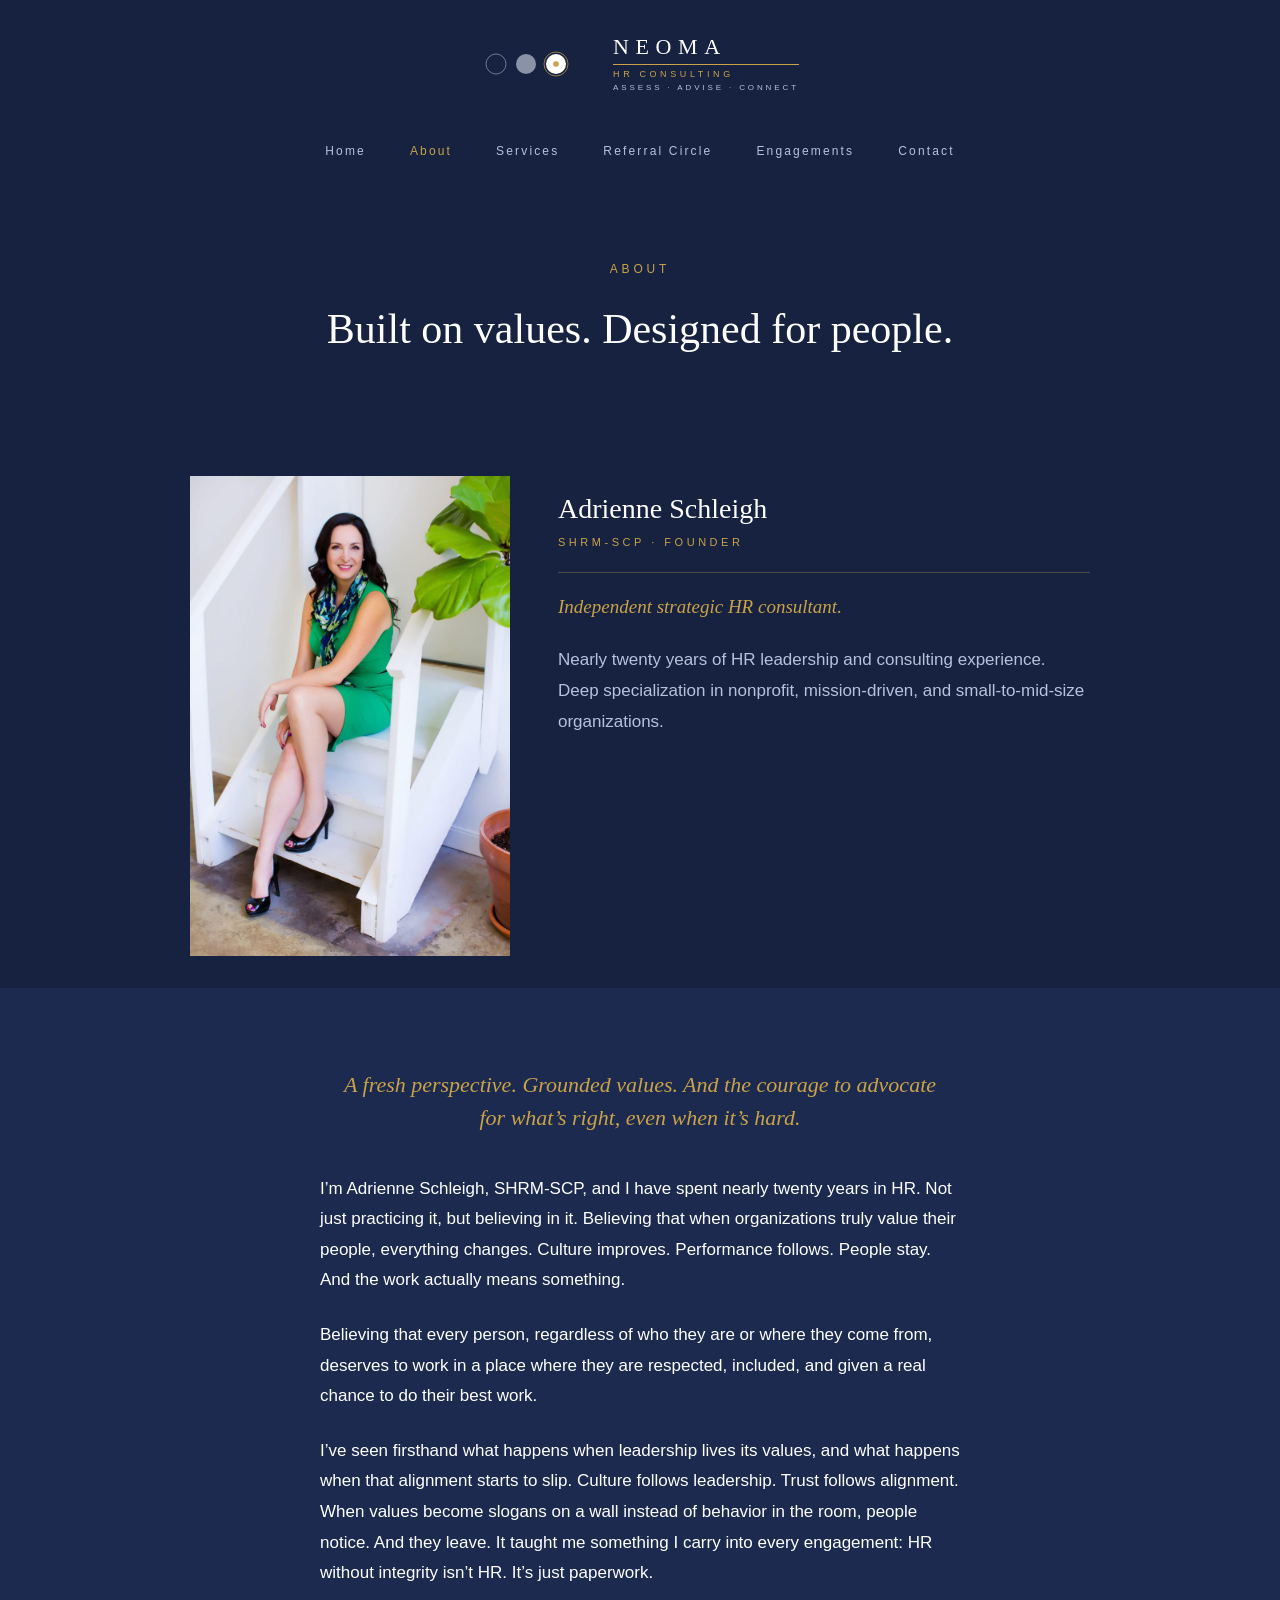
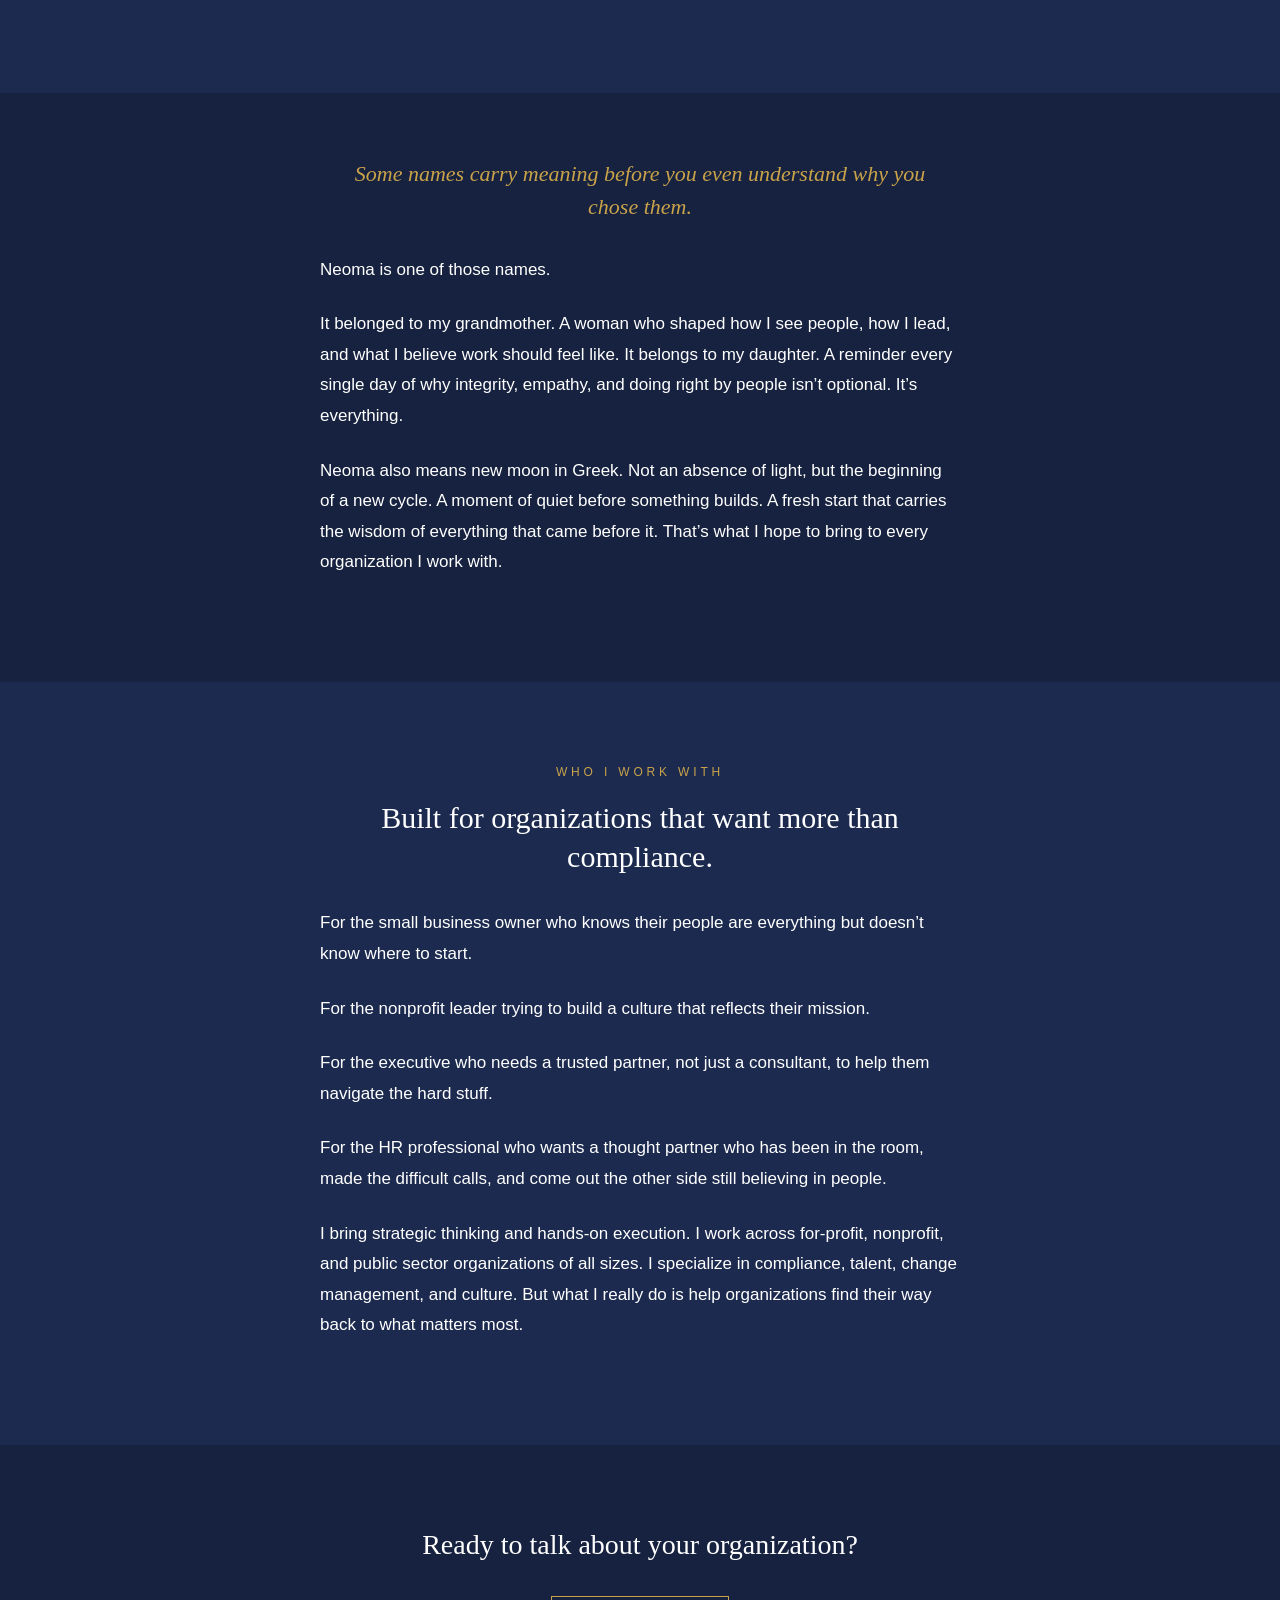
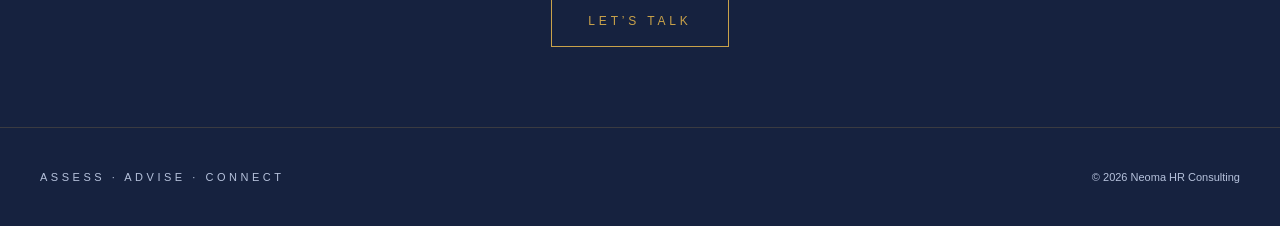
==== commit b127f3f1: "Update about.html" ====
--- a/about.html
+++ b/about.html
@@ -93,7 +93,7 @@
 
 <main id="main-content">
 
-<div class="page-header">
+<div class="page-header" style="padding-bottom: 2rem;">
   <p class="eyebrow">About</p>
   <h1>Built on values. Designed for people.</h1>
 </div>
@@ -107,25 +107,32 @@
       <p class="name">Adrienne Schleigh</p>
       <p class="credentials">SHRM-SCP &middot; Founder</p>
       <p class="role">Independent strategic HR consultant.</p>
-      <p class="intro">Nearly twenty years of HR leadership and consulting experience. Deep specialization in nonprofit, mission-driven, and small-to-mid-size organizations.</p>
+      <p class="intro" style="font-size: 17px; line-height: 1.8;">Nearly twenty years of HR leadership and consulting experience. Deep specialization in nonprofit, mission-driven, and small-to-mid-size organizations.</p>
     </div>
   </div>
 </div>
 
-<div style="text-align: center; padding: 1rem 2.5rem 0;">
+<section class="section section-light">
+  <div class="section-narrow">
+    <div class="prose">
+      <p class="italic-gold" style="text-align: center; margin-bottom: 2.5rem; font-size: 22px; max-width: 600px; margin-left: auto; margin-right: auto; line-height: 1.5;">A fresh perspective. Grounded values. And the courage to advocate for what&rsquo;s right, even when it&rsquo;s hard.</p>
+      <p>I&rsquo;m Adrienne Schleigh, SHRM-SCP, and I have spent nearly twenty years in HR. Not just practicing it, but believing in it. Believing that when organizations truly value their people, everything changes. Culture improves. Performance follows. People stay. And the work actually means something.</p>
+      <p>Believing that every person, regardless of who they are or where they come from, deserves to work in a place where they are respected, included, and given a real chance to do their best work.</p>
+      <p>I&rsquo;ve seen firsthand what happens when leadership lives its values, and what happens when that alignment starts to slip. Culture follows leadership. Trust follows alignment. When values become slogans on a wall instead of behavior in the room, people notice. And they leave. It taught me something I carry into every engagement: HR without integrity isn&rsquo;t HR. It&rsquo;s just paperwork.</p>
+    </div>
+  </div>
+</section>
+
+<div style="text-align: center; padding: 4rem 2.5rem 0;">
   <p style="font-family: var(--serif); font-style: italic; font-size: 22px; color: var(--gold); margin: 0 auto; max-width: 600px; line-height: 1.5;">Some names carry meaning before you even understand why you chose them.</p>
 </div>
 
-<section class="section">
+<section class="section" style="padding-top: 2rem;">
   <div class="section-narrow">
     <div class="prose">
       <p>Neoma is one of those names.</p>
       <p>It belonged to my grandmother. A woman who shaped how I see people, how I lead, and what I believe work should feel like. It belongs to my daughter. A reminder every single day of why integrity, empathy, and doing right by people isn&rsquo;t optional. It&rsquo;s everything.</p>
       <p>Neoma also means new moon in Greek. Not an absence of light, but the beginning of a new cycle. A moment of quiet before something builds. A fresh start that carries the wisdom of everything that came before it. That&rsquo;s what I hope to bring to every organization I work with.</p>
-      <p>I&rsquo;m Adrienne Schleigh, SHRM-SCP, and I have spent nearly twenty years in HR. Not just practicing it, but believing in it. Believing that when organizations truly value their people, everything changes. Culture improves. Performance follows. People stay. And the work actually means something.</p>
-      <p>Believing that every person, regardless of who they are or where they come from, deserves to work in a place where they are respected, included, and given a real chance to do their best work.</p>
-      <p>I&rsquo;ve seen firsthand what happens when leadership lives its values, and what happens when that alignment starts to slip. Culture follows leadership. Trust follows alignment. When values become slogans on a wall instead of behavior in the room, people notice. And they leave. It taught me something I carry into every engagement: HR without integrity isn&rsquo;t HR. It&rsquo;s just paperwork.</p>
-      <p class="italic-gold">A fresh perspective. Grounded values. And the courage to advocate for what&rsquo;s right, even when it&rsquo;s hard.</p>
     </div>
   </div>
 </section>
@@ -144,7 +151,7 @@
   </div>
 </section>
 
-<section class="cta-section">
+<section class="cta-section" style="background: var(--navy);">
   <h2>Ready to talk about your organization?</h2>
   <a href="contact.html" class="btn">Let&rsquo;s Talk</a>
 </section>
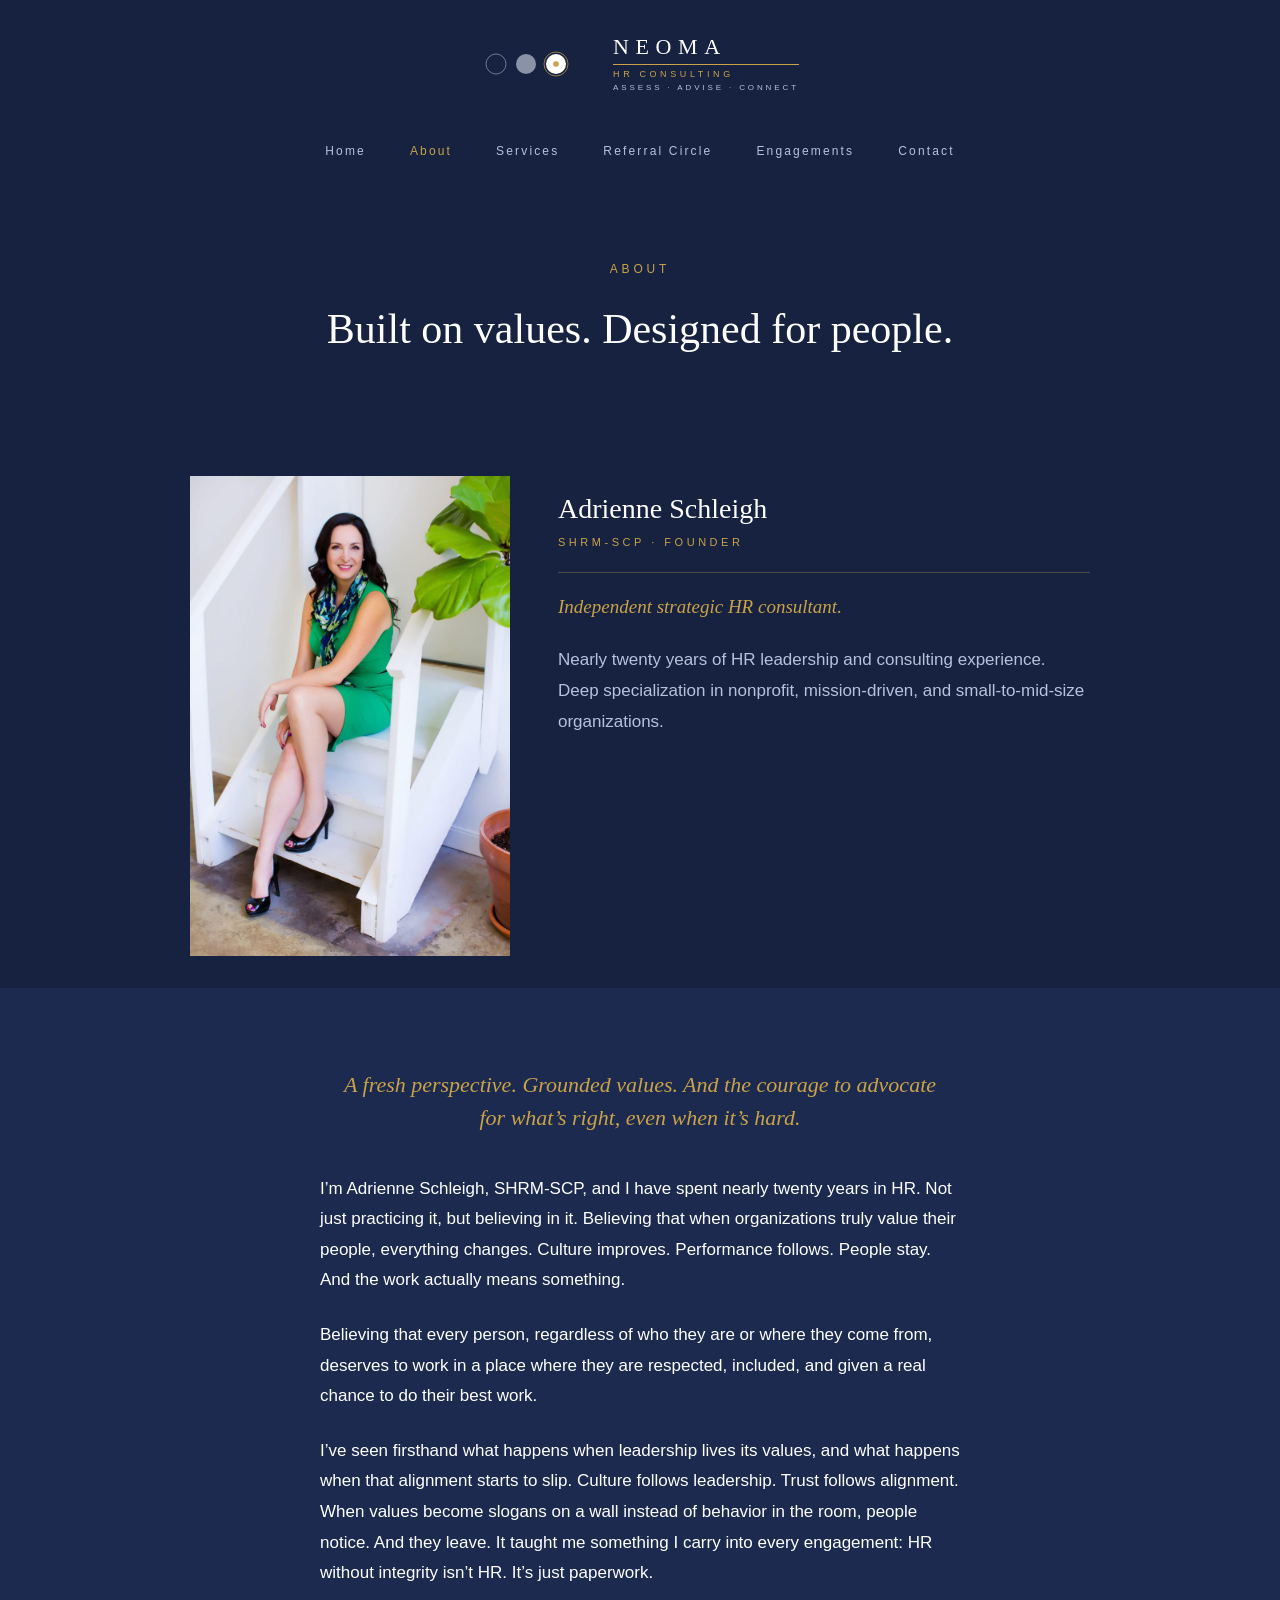
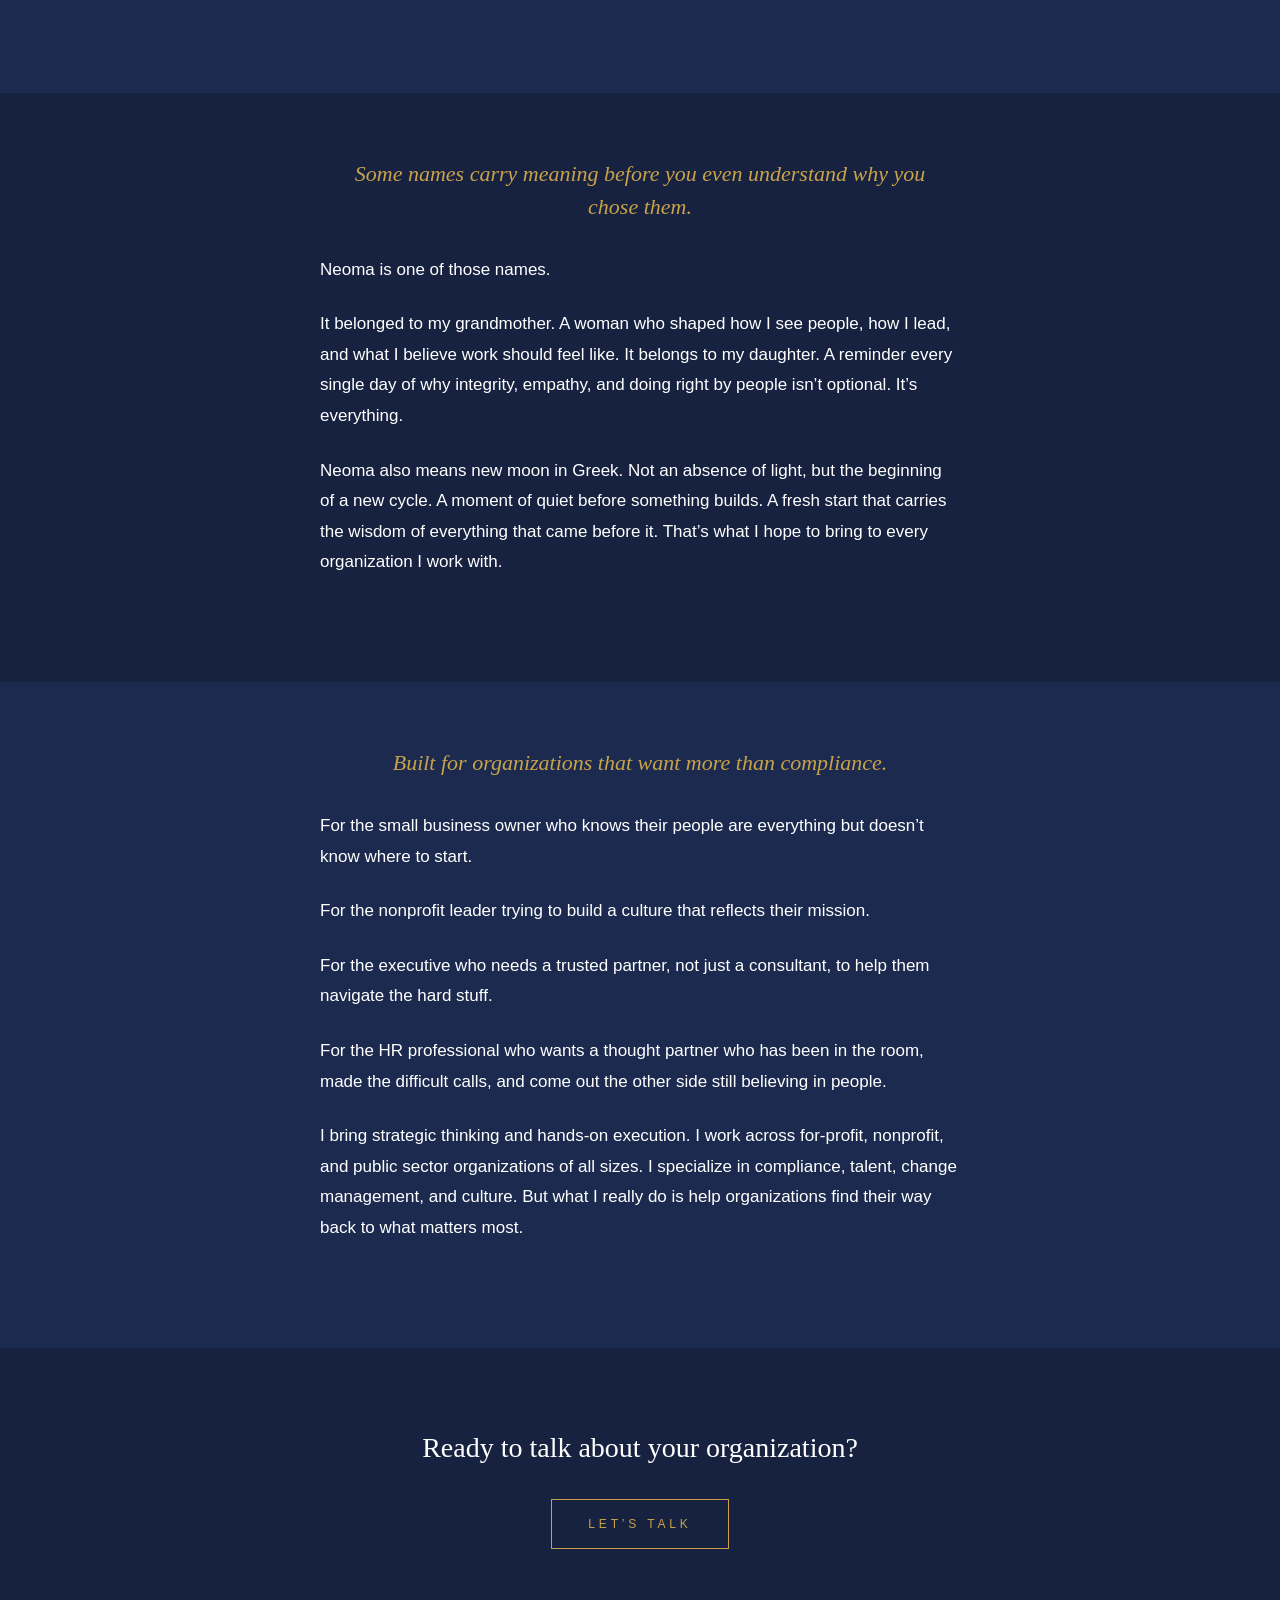
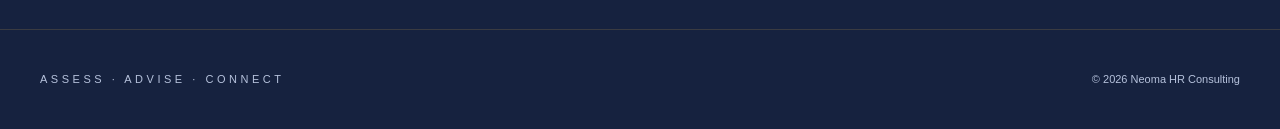
==== commit 3dd5a393: "Update about.html" ====
--- a/about.html
+++ b/about.html
@@ -137,10 +137,12 @@
   </div>
 </section>
 
-<section class="section section-light">
+<div style="text-align: center; padding: 4rem 2.5rem 0; background: var(--navy-light);">
+  <p style="font-family: var(--serif); font-style: italic; font-size: 22px; color: var(--gold); margin: 0 auto; max-width: 600px; line-height: 1.5;">Built for organizations that want more than compliance.</p>
+</div>
+
+<section class="section section-light" style="padding-top: 2rem;">
   <div class="section-narrow">
-    <p class="eyebrow">Who I Work With</p>
-    <h2 style="margin-bottom: 2rem;">Built for organizations that want more than compliance.</h2>
     <div class="prose">
       <p>For the small business owner who knows their people are everything but doesn&rsquo;t know where to start.</p>
       <p>For the nonprofit leader trying to build a culture that reflects their mission.</p>
